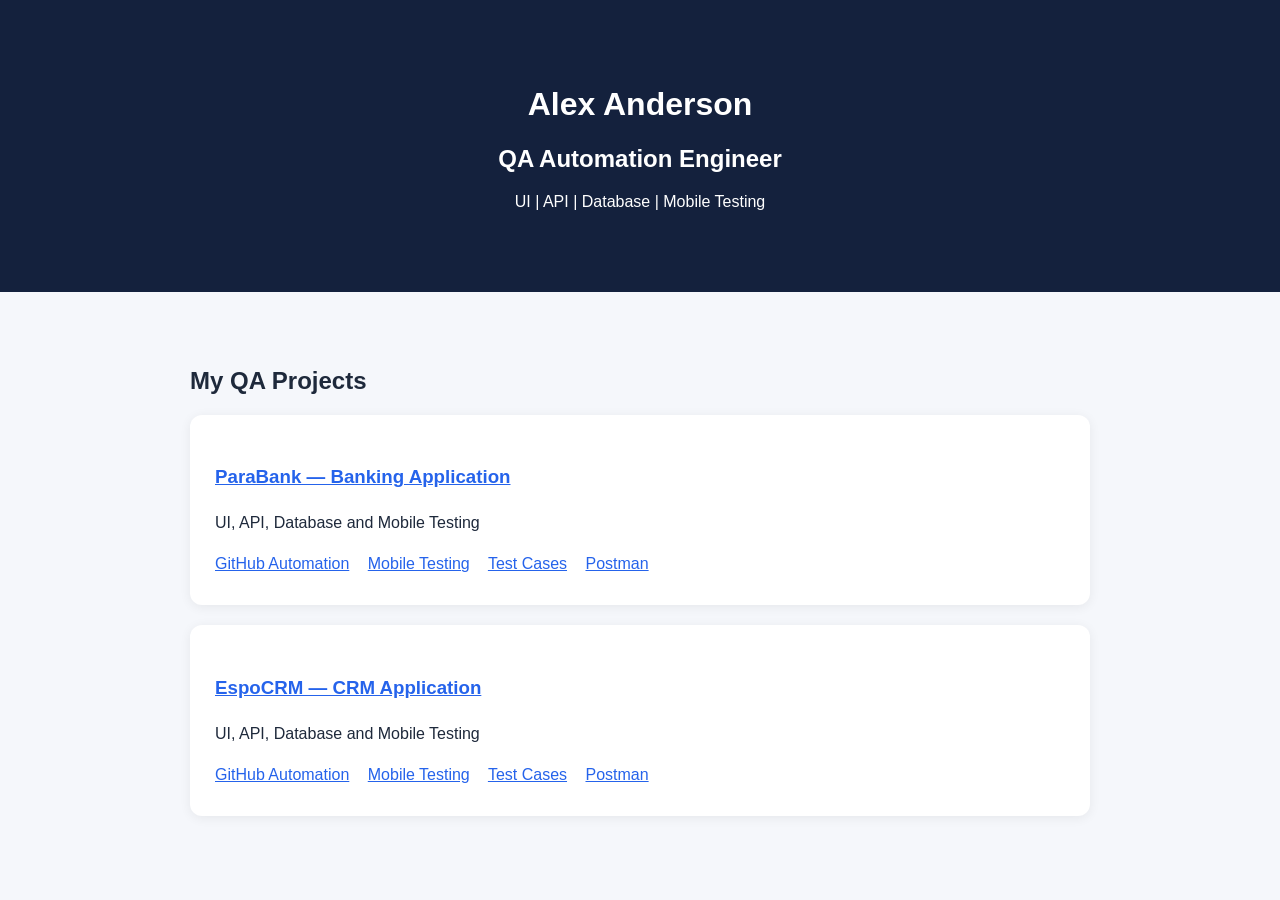
==== index.html @ e3577703 "Update project titles to include links" ====
<!DOCTYPE html>
<html lang="en">
<head>
  <meta charset="UTF-8">
  <meta name="viewport" content="width=device-width, initial-scale=1">
  <title>Alex Anderson | QA Portfolio</title>
  <style>
    body {
      font-family: Arial, sans-serif;
      margin: 0;
      background: #f5f7fb;
      color: #1e293b;
    }
    header {
      background: #14213d;
      color: white;
      padding: 65px 24px;
      text-align: center;
    }
    main { max-width: 900px; margin: 35px auto; padding: 20px; }
    .card {
      background: white;
      padding: 25px;
      margin-bottom: 20px;
      border-radius: 12px;
      box-shadow: 0 2px 12px #0001;
    }
    a { color: #2563eb; margin-right: 14px; line-height: 2; }
  </style>
</head>
<body>
  <header>
    <h1>Alex Anderson</h1>
    <h2>QA Automation Engineer</h2>
    <p>UI | API | Database | Mobile Testing</p>
  </header>

  <main>
    <h2>My QA Projects</h2>

    <div class="card">
      <h3>
  <a href="parabank.html">ParaBank — Banking Application</a>
</h3>
      <p>UI, API, Database and Mobile Testing</p>
      <a href="https://github.com/Alex-A-Projects/bank_parabank_playwright_typescript">GitHub Automation</a>
      <a href="https://github.com/Alex-A-Projects/bank-parabank-mobile-testing">Mobile Testing</a>
      <a href="https://docs.google.com/spreadsheets/d/1a88Q5gp-X3jVGt4r3skxDtAInfJFkrO6F1RPEm-rezQ/edit">Test Cases</a>
      <a href="https://www.postman.com/alex-dream-team/workspace/bank-parabank-alex-anderson-project">Postman</a>
    </div>

    <div class="card">
      <h3>
  <a href="espocrm.html">EspoCRM — CRM Application</a>
</h3>
      <p>UI, API, Database and Mobile Testing</p>
      <a href="https://github.com/Alex-A-Projects/saas_espocrm_playwright-typescript">GitHub Automation</a>
      <a href="https://github.com/Alex-A-Projects/saas_espocrm_mobile-testing">Mobile Testing</a>
      <a href="https://docs.google.com/spreadsheets/d/1q9qB4gSthLK1Rqoc2pOlNsZuNG8_QAYy/edit">Test Cases</a>
      <a href="https://www.postman.com/alex-dream-team/workspace/saas-espocrm-alex-anderson-project">Postman</a>
    </div>
  </main>
</body>
</html>
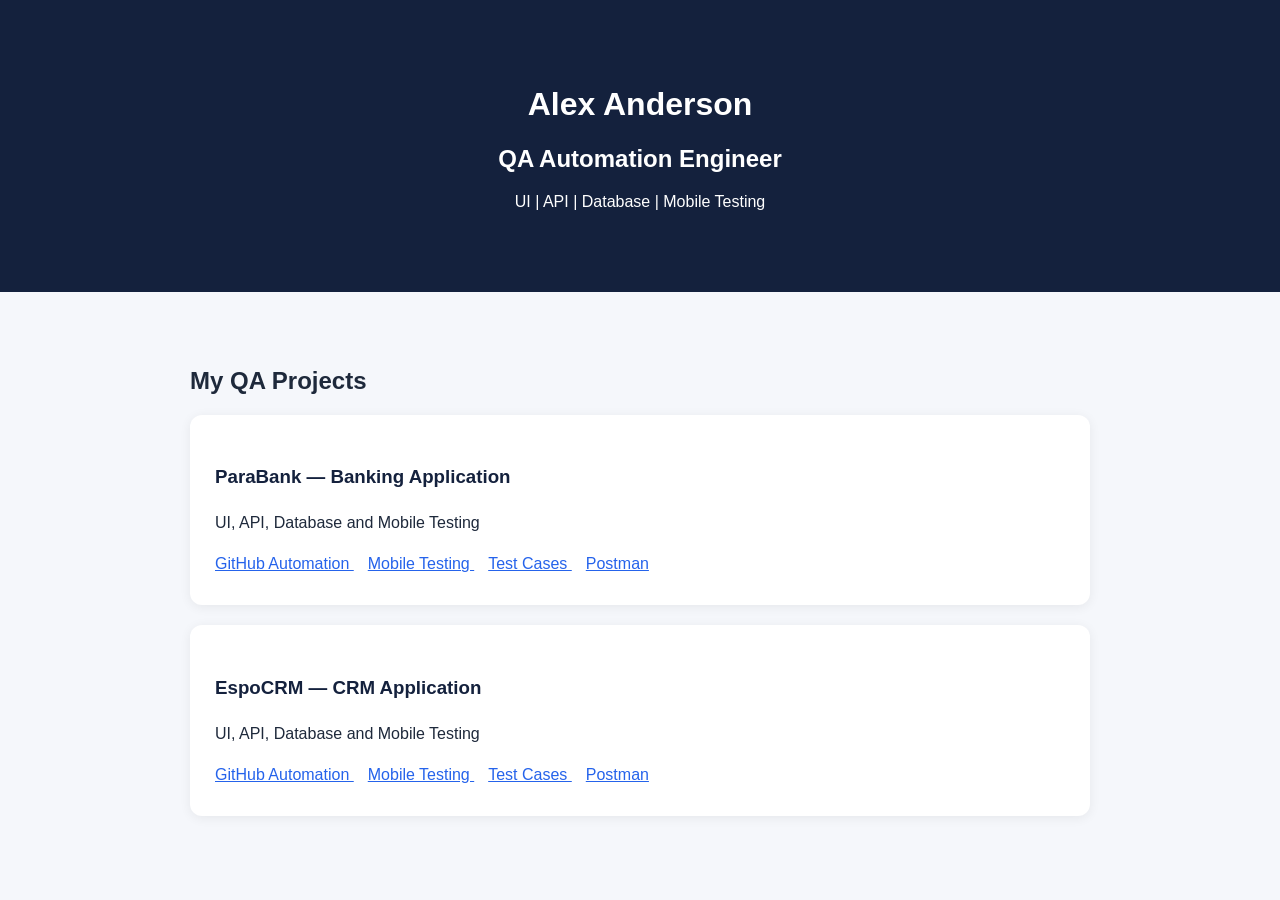
==== commit a1327877: "Refactor project links and HTML structure Updated HTML structure and links for QA projects." ====
--- a/index.html
+++ b/index.html
@@ -5,6 +5,7 @@
   <meta charset="UTF-8">
   <meta name="viewport" content="width=device-width, initial-scale=1">
   <title>Alex Anderson | QA Portfolio</title>
+
   <style>
     body {
       font-family: Arial, sans-serif;
@@ -12,13 +13,20 @@
       background: #f5f7fb;
       color: #1e293b;
     }
+
     header {
       background: #14213d;
       color: white;
       padding: 65px 24px;
       text-align: center;
     }
-    main { max-width: 900px; margin: 35px auto; padding: 20px; }
+
+    main {
+      max-width: 900px;
+      margin: 35px auto;
+      padding: 20px;
+    }
+
     .card {
       background: white;
       padding: 25px;
@@ -26,10 +34,29 @@
       border-radius: 12px;
       box-shadow: 0 2px 12px #0001;
     }
-    a { color: #2563eb; margin-right: 14px; line-height: 2; }
+
+    /* Project title links */
+    .card h3 a {
+      color: #14213d;
+      text-decoration: none;
+    }
+
+    .card h3 a:hover {
+      color: #2563eb;
+      text-decoration: underline;
+    }
+
+    /* Other links */
+    a {
+      color: #2563eb;
+      margin-right: 14px;
+      line-height: 2;
+    }
   </style>
 </head>
+
 <body>
+
   <header>
     <h1>Alex Anderson</h1>
     <h2>QA Automation Engineer</h2>
@@ -39,27 +66,65 @@
   <main>
     <h2>My QA Projects</h2>
 
+    <!-- ParaBank Project -->
     <div class="card">
+
       <h3>
-  <a href="parabank.html">ParaBank — Banking Application</a>
-</h3>
+        <a href="parabank.html">
+          ParaBank — Banking Application
+        </a>
+      </h3>
+
       <p>UI, API, Database and Mobile Testing</p>
-      <a href="https://github.com/Alex-A-Projects/bank_parabank_playwright_typescript">GitHub Automation</a>
-      <a href="https://github.com/Alex-A-Projects/bank-parabank-mobile-testing">Mobile Testing</a>
-      <a href="https://docs.google.com/spreadsheets/d/1a88Q5gp-X3jVGt4r3skxDtAInfJFkrO6F1RPEm-rezQ/edit">Test Cases</a>
-      <a href="https://www.postman.com/alex-dream-team/workspace/bank-parabank-alex-anderson-project">Postman</a>
+
+      <a href="https://github.com/Alex-A-Projects/bank_parabank_playwright_typescript">
+        GitHub Automation
+      </a>
+
+      <a href="https://github.com/Alex-A-Projects/bank-parabank-mobile-testing">
+        Mobile Testing
+      </a>
+
+      <a href="https://docs.google.com/spreadsheets/d/1a88Q5gp-X3jVGt4r3skxDtAInfJFkrO6F1RPEm-rezQ/edit">
+        Test Cases
+      </a>
+
+      <a href="https://www.postman.com/alex-dream-team/workspace/bank-parabank-alex-anderson-project">
+        Postman
+      </a>
+
     </div>
 
+    <!-- EspoCRM Project -->
     <div class="card">
+
       <h3>
-  <a href="espocrm.html">EspoCRM — CRM Application</a>
-</h3>
+        <a href="espocrm.html">
+          EspoCRM — CRM Application
+        </a>
+      </h3>
+
       <p>UI, API, Database and Mobile Testing</p>
-      <a href="https://github.com/Alex-A-Projects/saas_espocrm_playwright-typescript">GitHub Automation</a>
-      <a href="https://github.com/Alex-A-Projects/saas_espocrm_mobile-testing">Mobile Testing</a>
-      <a href="https://docs.google.com/spreadsheets/d/1q9qB4gSthLK1Rqoc2pOlNsZuNG8_QAYy/edit">Test Cases</a>
-      <a href="https://www.postman.com/alex-dream-team/workspace/saas-espocrm-alex-anderson-project">Postman</a>
+
+      <a href="https://github.com/Alex-A-Projects/saas_espocrm_playwright-typescript">
+        GitHub Automation
+      </a>
+
+      <a href="https://github.com/Alex-A-Projects/saas_espocrm_mobile-testing">
+        Mobile Testing
+      </a>
+
+      <a href="https://docs.google.com/spreadsheets/d/1q9qB4gSthLK1Rqoc2pOlNsZuNG8_QAYy/edit">
+        Test Cases
+      </a>
+
+      <a href="https://www.postman.com/alex-dream-team/workspace/saas-espocrm-alex-anderson-project">
+        Postman
+      </a>
+
     </div>
+
   </main>
+
 </body>
 </html>
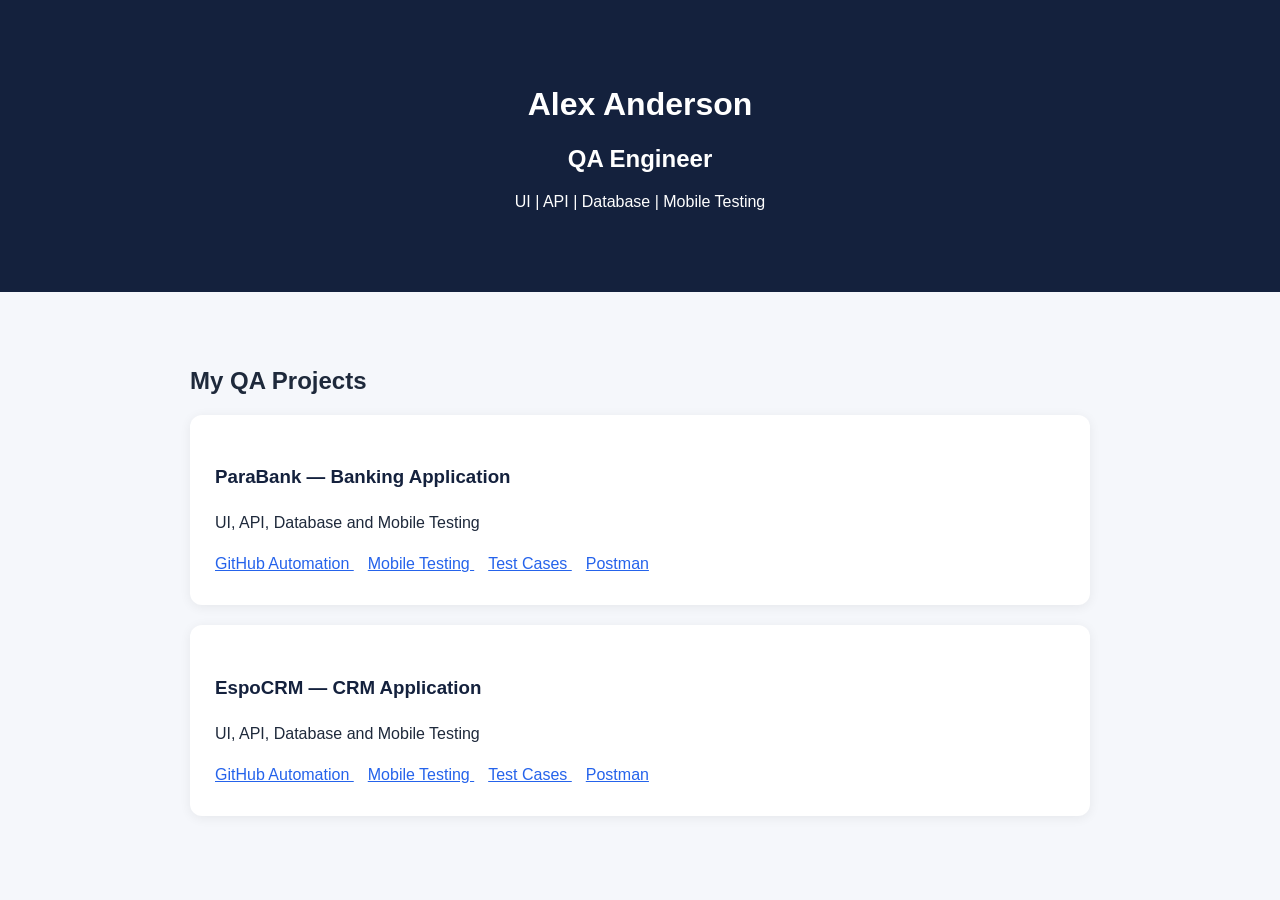
==== commit 3a926ffb: "Change job title from 'QA Automation Engineer' to 'QA Engineer'" ====
--- a/index.html
+++ b/index.html
@@ -59,7 +59,7 @@
 
   <header>
     <h1>Alex Anderson</h1>
-    <h2>QA Automation Engineer</h2>
+    <h2>QA Engineer</h2>
     <p>UI | API | Database | Mobile Testing</p>
   </header>
 
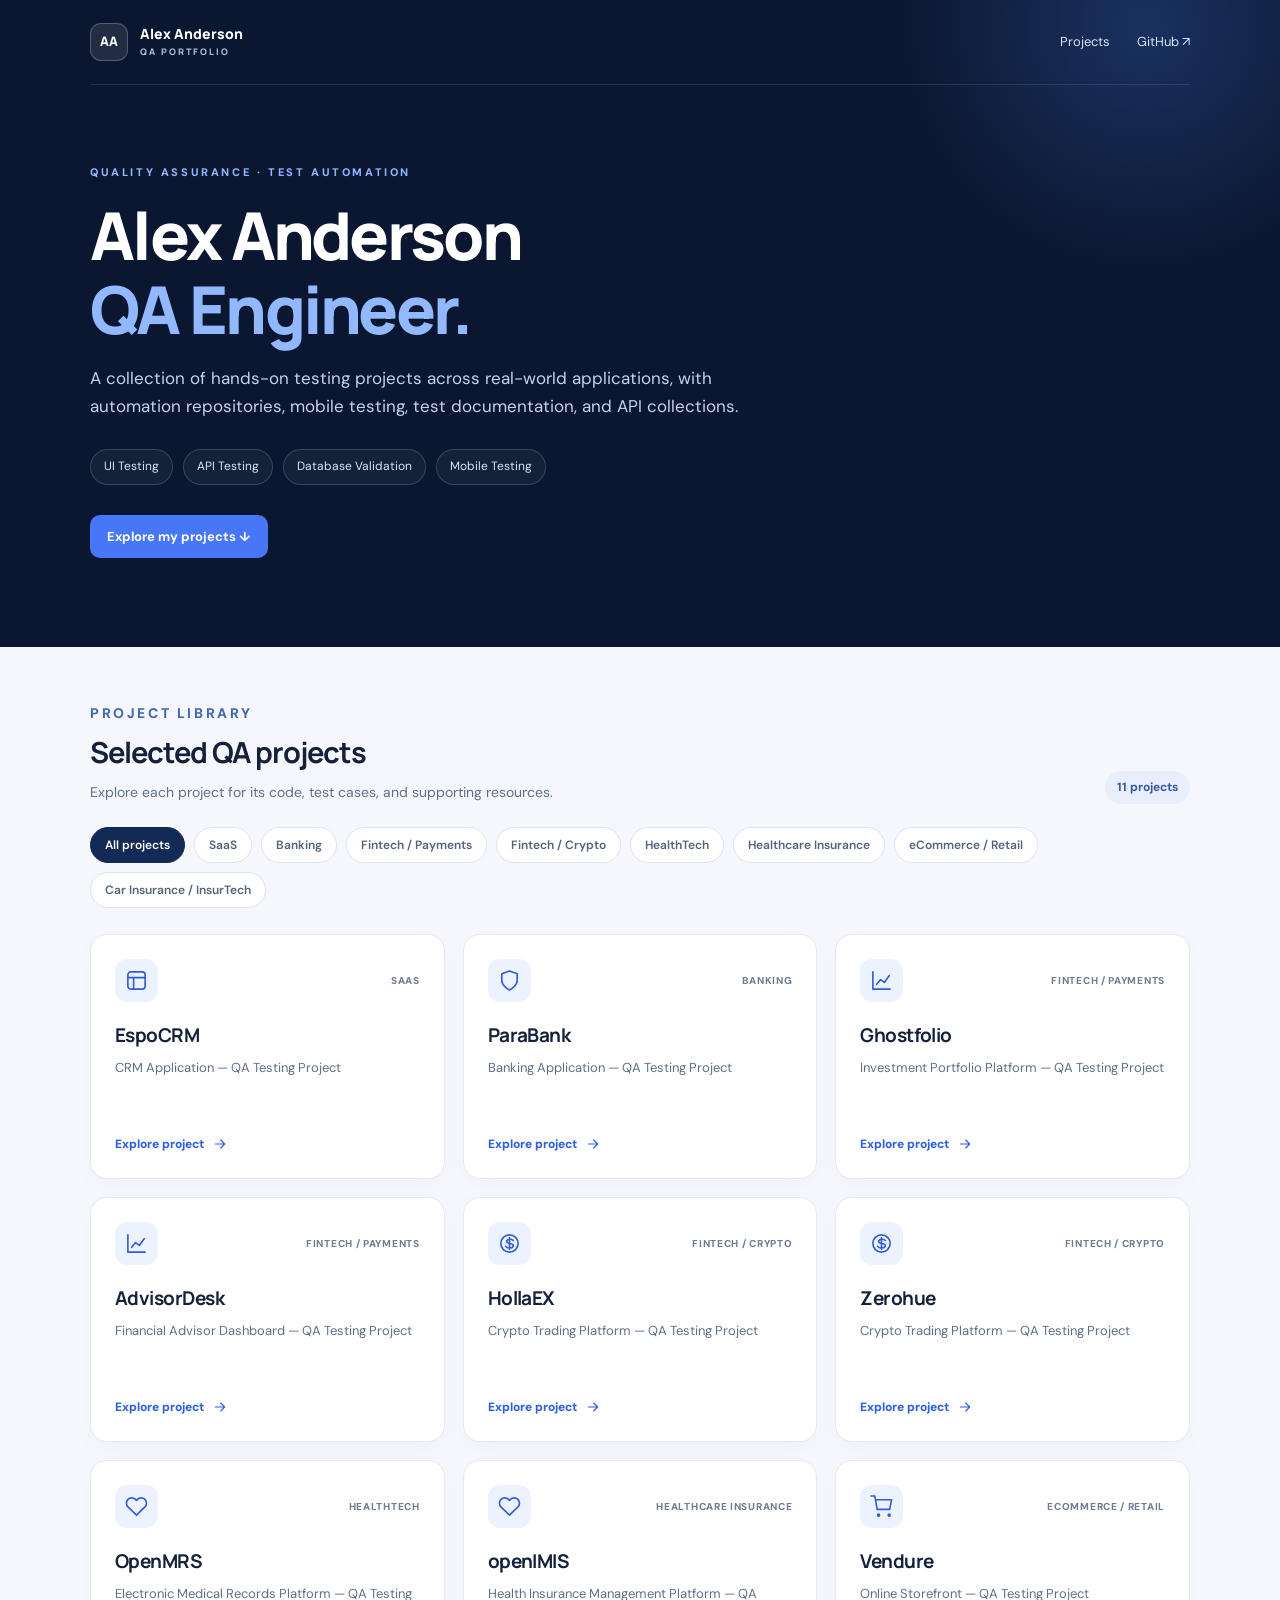
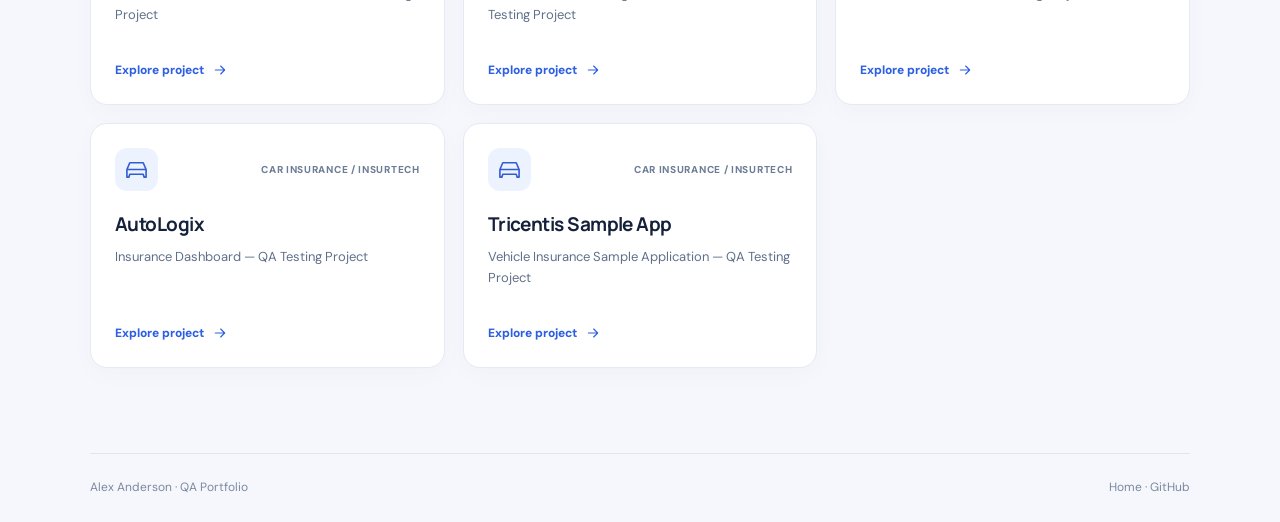
==== commit b8995d6f: "Add files via upload" ====
--- a/index.html
+++ b/index.html
@@ -1,130 +1 @@
-
-<!DOCTYPE html>
-<html lang="en">
-<head>
-  <meta charset="UTF-8">
-  <meta name="viewport" content="width=device-width, initial-scale=1">
-  <title>Alex Anderson | QA Portfolio</title>
-
-  <style>
-    body {
-      font-family: Arial, sans-serif;
-      margin: 0;
-      background: #f5f7fb;
-      color: #1e293b;
-    }
-
-    header {
-      background: #14213d;
-      color: white;
-      padding: 65px 24px;
-      text-align: center;
-    }
-
-    main {
-      max-width: 900px;
-      margin: 35px auto;
-      padding: 20px;
-    }
-
-    .card {
-      background: white;
-      padding: 25px;
-      margin-bottom: 20px;
-      border-radius: 12px;
-      box-shadow: 0 2px 12px #0001;
-    }
-
-    /* Project title links */
-    .card h3 a {
-      color: #14213d;
-      text-decoration: none;
-    }
-
-    .card h3 a:hover {
-      color: #2563eb;
-      text-decoration: underline;
-    }
-
-    /* Other links */
-    a {
-      color: #2563eb;
-      margin-right: 14px;
-      line-height: 2;
-    }
-  </style>
-</head>
-
-<body>
-
-  <header>
-    <h1>Alex Anderson</h1>
-    <h2>QA Engineer</h2>
-    <p>UI | API | Database | Mobile Testing</p>
-  </header>
-
-  <main>
-    <h2>My QA Projects</h2>
-
-    <!-- ParaBank Project -->
-    <div class="card">
-
-      <h3>
-        <a href="parabank.html">
-          ParaBank — Banking Application
-        </a>
-      </h3>
-
-      <p>UI, API, Database and Mobile Testing</p>
-
-      <a href="https://github.com/Alex-A-Projects/bank_parabank_playwright_typescript">
-        GitHub Automation
-      </a>
-
-      <a href="https://github.com/Alex-A-Projects/bank-parabank-mobile-testing">
-        Mobile Testing
-      </a>
-
-      <a href="https://docs.google.com/spreadsheets/d/1a88Q5gp-X3jVGt4r3skxDtAInfJFkrO6F1RPEm-rezQ/edit">
-        Test Cases
-      </a>
-
-      <a href="https://www.postman.com/alex-dream-team/workspace/bank-parabank-alex-anderson-project">
-        Postman
-      </a>
-
-    </div>
-
-    <!-- EspoCRM Project -->
-    <div class="card">
-
-      <h3>
-        <a href="espocrm.html">
-          EspoCRM — CRM Application
-        </a>
-      </h3>
-
-      <p>UI, API, Database and Mobile Testing</p>
-
-      <a href="https://github.com/Alex-A-Projects/saas_espocrm_playwright-typescript">
-        GitHub Automation
-      </a>
-
-      <a href="https://github.com/Alex-A-Projects/saas_espocrm_mobile-testing">
-        Mobile Testing
-      </a>
-
-      <a href="https://docs.google.com/spreadsheets/d/1q9qB4gSthLK1Rqoc2pOlNsZuNG8_QAYy/edit">
-        Test Cases
-      </a>
-
-      <a href="https://www.postman.com/alex-dream-team/workspace/saas-espocrm-alex-anderson-project">
-        Postman
-      </a>
-
-    </div>
-
-  </main>
-
-</body>
-</html>
+<!doctype html><html lang="en"><head><meta charset="utf-8"><meta name="viewport" content="width=device-width, initial-scale=1"><meta name="theme-color" content="#0b1730"><link rel="stylesheet" href="style.css"><title>Alex Anderson | QA Engineering Portfolio</title><meta name="description" content="QA testing portfolio across banking, SaaS, fintech, healthcare, eCommerce, and insurance."></head><body><div class="site-top"><nav class="nav wrap" aria-label="Main navigation"><a class="brand" href="index.html"><span class="brand-mark">AA</span><span>Alex Anderson<span class="brand-sub">QA PORTFOLIO</span></span></a><div class="nav-actions"><a href="index.html#projects">Projects</a><a href="https://github.com/Alex-A-Projects" target="_blank" rel="noopener noreferrer">GitHub ↗</a></div></nav><section class="hero wrap"><p class="eyebrow">Quality Assurance · Test Automation</p><h1>Alex Anderson<br><em>QA Engineer.</em></h1><p class="hero-desc">A collection of hands-on testing projects across real-world applications, with automation repositories, mobile testing, test documentation, and API collections.</p><div class="hero-pills"><span>UI Testing</span><span>API Testing</span><span>Database Validation</span><span>Mobile Testing</span></div><a class="btn btn-primary hero-cta" href="#projects">Explore my projects ↓</a></section></div><main class="main wrap" id="projects"><div class="section-head"><div><p class="eyebrow" style="color:#4268b4;margin-bottom:4px">PROJECT LIBRARY</p><h2>Selected QA projects</h2><p>Explore each project for its code, test cases, and supporting resources.</p></div><span class="count" id="project-count">11 projects</span></div><div class="filterbar" role="group" aria-label="Filter projects"><button type="button" class="filter active" data-filter="All projects" aria-pressed="true">All projects</button><button type="button" class="filter" data-filter="SaaS" aria-pressed="false">SaaS</button><button type="button" class="filter" data-filter="Banking" aria-pressed="false">Banking</button><button type="button" class="filter" data-filter="Fintech / Payments" aria-pressed="false">Fintech / Payments</button><button type="button" class="filter" data-filter="Fintech / Crypto" aria-pressed="false">Fintech / Crypto</button><button type="button" class="filter" data-filter="HealthTech" aria-pressed="false">HealthTech</button><button type="button" class="filter" data-filter="Healthcare Insurance" aria-pressed="false">Healthcare Insurance</button><button type="button" class="filter" data-filter="eCommerce / Retail" aria-pressed="false">eCommerce / Retail</button><button type="button" class="filter" data-filter="Car Insurance / InsurTech" aria-pressed="false">Car Insurance / InsurTech</button></div><div class="grid"><a class="project-card" data-category="SaaS" href="espocrm.html"><div class="card-top"><span class="symbol"><svg viewBox="0 0 24 24" width="23" height="23" fill="none" stroke="currentColor" stroke-width="1.7" stroke-linecap="round" stroke-linejoin="round" aria-hidden="true"><rect x="3" y="3" width="18" height="18" rx="3"/><path d="M3 9h18M9 9v12"/></svg></span><span class="category">SaaS</span></div><h3>EspoCRM</h3><p>CRM Application — QA Testing Project</p><span class="view">Explore project <svg viewBox="0 0 24 24" width="23" height="23" fill="none" stroke="currentColor" stroke-width="1.7" stroke-linecap="round" stroke-linejoin="round" aria-hidden="true"><path d="M5 12h14m-6-6 6 6-6 6"/></svg></span></a><a class="project-card" data-category="Banking" href="parabank.html"><div class="card-top"><span class="symbol"><svg viewBox="0 0 24 24" width="23" height="23" fill="none" stroke="currentColor" stroke-width="1.7" stroke-linecap="round" stroke-linejoin="round" aria-hidden="true"><path d="M12 22s8-4 8-10V5l-8-3-8 3v7c0 6 8 10 8 10Z"/></svg></span><span class="category">Banking</span></div><h3>ParaBank</h3><p>Banking Application — QA Testing Project</p><span class="view">Explore project <svg viewBox="0 0 24 24" width="23" height="23" fill="none" stroke="currentColor" stroke-width="1.7" stroke-linecap="round" stroke-linejoin="round" aria-hidden="true"><path d="M5 12h14m-6-6 6 6-6 6"/></svg></span></a><a class="project-card" data-category="Fintech / Payments" href="ghostfolio.html"><div class="card-top"><span class="symbol"><svg viewBox="0 0 24 24" width="23" height="23" fill="none" stroke="currentColor" stroke-width="1.7" stroke-linecap="round" stroke-linejoin="round" aria-hidden="true"><path d="M3 3v18h18M7 16l4-5 4 3 5-7"/></svg></span><span class="category">Fintech / Payments</span></div><h3>Ghostfolio</h3><p>Investment Portfolio Platform — QA Testing Project</p><span class="view">Explore project <svg viewBox="0 0 24 24" width="23" height="23" fill="none" stroke="currentColor" stroke-width="1.7" stroke-linecap="round" stroke-linejoin="round" aria-hidden="true"><path d="M5 12h14m-6-6 6 6-6 6"/></svg></span></a><a class="project-card" data-category="Fintech / Payments" href="advisordesk.html"><div class="card-top"><span class="symbol"><svg viewBox="0 0 24 24" width="23" height="23" fill="none" stroke="currentColor" stroke-width="1.7" stroke-linecap="round" stroke-linejoin="round" aria-hidden="true"><path d="M3 3v18h18M7 16l4-5 4 3 5-7"/></svg></span><span class="category">Fintech / Payments</span></div><h3>AdvisorDesk</h3><p>Financial Advisor Dashboard — QA Testing Project</p><span class="view">Explore project <svg viewBox="0 0 24 24" width="23" height="23" fill="none" stroke="currentColor" stroke-width="1.7" stroke-linecap="round" stroke-linejoin="round" aria-hidden="true"><path d="M5 12h14m-6-6 6 6-6 6"/></svg></span></a><a class="project-card" data-category="Fintech / Crypto" href="hollaex.html"><div class="card-top"><span class="symbol"><svg viewBox="0 0 24 24" width="23" height="23" fill="none" stroke="currentColor" stroke-width="1.7" stroke-linecap="round" stroke-linejoin="round" aria-hidden="true"><circle cx="12" cy="12" r="9"/><path d="M12 6v12m4-9c-1-2-7-2-7 1 0 3 7 1 7 4s-6 4-8 1"/></svg></span><span class="category">Fintech / Crypto</span></div><h3>HollaEX</h3><p>Crypto Trading Platform — QA Testing Project</p><span class="view">Explore project <svg viewBox="0 0 24 24" width="23" height="23" fill="none" stroke="currentColor" stroke-width="1.7" stroke-linecap="round" stroke-linejoin="round" aria-hidden="true"><path d="M5 12h14m-6-6 6 6-6 6"/></svg></span></a><a class="project-card" data-category="Fintech / Crypto" href="zerohue.html"><div class="card-top"><span class="symbol"><svg viewBox="0 0 24 24" width="23" height="23" fill="none" stroke="currentColor" stroke-width="1.7" stroke-linecap="round" stroke-linejoin="round" aria-hidden="true"><circle cx="12" cy="12" r="9"/><path d="M12 6v12m4-9c-1-2-7-2-7 1 0 3 7 1 7 4s-6 4-8 1"/></svg></span><span class="category">Fintech / Crypto</span></div><h3>Zerohue</h3><p>Crypto Trading Platform — QA Testing Project</p><span class="view">Explore project <svg viewBox="0 0 24 24" width="23" height="23" fill="none" stroke="currentColor" stroke-width="1.7" stroke-linecap="round" stroke-linejoin="round" aria-hidden="true"><path d="M5 12h14m-6-6 6 6-6 6"/></svg></span></a><a class="project-card" data-category="HealthTech" href="openmrs.html"><div class="card-top"><span class="symbol"><svg viewBox="0 0 24 24" width="23" height="23" fill="none" stroke="currentColor" stroke-width="1.7" stroke-linecap="round" stroke-linejoin="round" aria-hidden="true"><path d="M20.8 4.6a5.5 5.5 0 0 0-7.8 0L12 5.7l-1.1-1.1a5.5 5.5 0 0 0-7.8 7.8L12 21l8.8-8.6a5.5 5.5 0 0 0 0-7.8Z"/></svg></span><span class="category">HealthTech</span></div><h3>OpenMRS</h3><p>Electronic Medical Records Platform — QA Testing Project</p><span class="view">Explore project <svg viewBox="0 0 24 24" width="23" height="23" fill="none" stroke="currentColor" stroke-width="1.7" stroke-linecap="round" stroke-linejoin="round" aria-hidden="true"><path d="M5 12h14m-6-6 6 6-6 6"/></svg></span></a><a class="project-card" data-category="Healthcare Insurance" href="openimis.html"><div class="card-top"><span class="symbol"><svg viewBox="0 0 24 24" width="23" height="23" fill="none" stroke="currentColor" stroke-width="1.7" stroke-linecap="round" stroke-linejoin="round" aria-hidden="true"><path d="M20.8 4.6a5.5 5.5 0 0 0-7.8 0L12 5.7l-1.1-1.1a5.5 5.5 0 0 0-7.8 7.8L12 21l8.8-8.6a5.5 5.5 0 0 0 0-7.8Z"/></svg></span><span class="category">Healthcare Insurance</span></div><h3>openIMIS</h3><p>Health Insurance Management Platform — QA Testing Project</p><span class="view">Explore project <svg viewBox="0 0 24 24" width="23" height="23" fill="none" stroke="currentColor" stroke-width="1.7" stroke-linecap="round" stroke-linejoin="round" aria-hidden="true"><path d="M5 12h14m-6-6 6 6-6 6"/></svg></span></a><a class="project-card" data-category="eCommerce / Retail" href="vendure.html"><div class="card-top"><span class="symbol"><svg viewBox="0 0 24 24" width="23" height="23" fill="none" stroke="currentColor" stroke-width="1.7" stroke-linecap="round" stroke-linejoin="round" aria-hidden="true"><circle cx="9" cy="21" r="1"/><circle cx="20" cy="21" r="1"/><path d="M1 1h4l2.5 14h13l2-10H6"/></svg></span><span class="category">eCommerce / Retail</span></div><h3>Vendure</h3><p>Online Storefront — QA Testing Project</p><span class="view">Explore project <svg viewBox="0 0 24 24" width="23" height="23" fill="none" stroke="currentColor" stroke-width="1.7" stroke-linecap="round" stroke-linejoin="round" aria-hidden="true"><path d="M5 12h14m-6-6 6 6-6 6"/></svg></span></a><a class="project-card" data-category="Car Insurance / InsurTech" href="autologix.html"><div class="card-top"><span class="symbol"><svg viewBox="0 0 24 24" width="23" height="23" fill="none" stroke="currentColor" stroke-width="1.7" stroke-linecap="round" stroke-linejoin="round" aria-hidden="true"><path d="m5 17-1 3H2v-8l3-7h14l3 7v8h-2l-1-3H5Zm-3-5h20M7 17h.01M17 17h.01"/></svg></span><span class="category">Car Insurance / InsurTech</span></div><h3>AutoLogix</h3><p>Insurance Dashboard — QA Testing Project</p><span class="view">Explore project <svg viewBox="0 0 24 24" width="23" height="23" fill="none" stroke="currentColor" stroke-width="1.7" stroke-linecap="round" stroke-linejoin="round" aria-hidden="true"><path d="M5 12h14m-6-6 6 6-6 6"/></svg></span></a><a class="project-card" data-category="Car Insurance / InsurTech" href="tricentis.html"><div class="card-top"><span class="symbol"><svg viewBox="0 0 24 24" width="23" height="23" fill="none" stroke="currentColor" stroke-width="1.7" stroke-linecap="round" stroke-linejoin="round" aria-hidden="true"><path d="m5 17-1 3H2v-8l3-7h14l3 7v8h-2l-1-3H5Zm-3-5h20M7 17h.01M17 17h.01"/></svg></span><span class="category">Car Insurance / InsurTech</span></div><h3>Tricentis Sample App</h3><p>Vehicle Insurance Sample Application — QA Testing Project</p><span class="view">Explore project <svg viewBox="0 0 24 24" width="23" height="23" fill="none" stroke="currentColor" stroke-width="1.7" stroke-linecap="round" stroke-linejoin="round" aria-hidden="true"><path d="M5 12h14m-6-6 6 6-6 6"/></svg></span></a></div></main><footer><div class="wrap footer-inner"><span>Alex Anderson · QA Portfolio</span><span><a href="index.html">Home</a> · <a href="https://github.com/Alex-A-Projects" target="_blank" rel="noopener noreferrer">GitHub</a></span></div></footer><script>const filters=document.querySelectorAll('.filter');const cards=document.querySelectorAll('.project-card');const count=document.querySelector('#project-count');filters.forEach(button=>button.addEventListener('click',()=>{const value=button.dataset.filter;filters.forEach(b=>{const active=b===button;b.classList.toggle('active',active);b.setAttribute('aria-pressed',String(active))});let visible=0;cards.forEach(card=>{const show=value==='All projects'||card.dataset.category===value;card.hidden=!show;if(show)visible++});count.textContent=visible+' '+(visible===1?'project':'projects')}));</script></body></html>
--- a/style.css
+++ b/style.css
@@ -0,0 +1,2 @@
+@import url('https://fonts.googleapis.com/css2?family=DM+Sans:wght@400;500;600;700&family=Manrope:wght@400;500;600;700;800&display=swap');
+:root{--ink:#15213a;--muted:#60708a;--line:#e4eaf3;--blue:#3667ed;--navy:#0b1730;--bg:#f5f7fc}*{box-sizing:border-box}html{scroll-behavior:smooth}body{margin:0;background:var(--bg);color:var(--ink);font-family:'DM Sans',Arial,sans-serif;line-height:1.65}a{color:inherit}a:focus-visible{outline:3px solid #78a8ff;outline-offset:4px;border-radius:4px}.wrap{width:min(1100px,calc(100% - 48px));margin:auto}.site-top{background:var(--navy);color:white;position:relative;overflow:hidden}.site-top:before{content:'';position:absolute;width:530px;height:530px;right:-130px;top:-240px;background:radial-gradient(circle,#284c91 0%,transparent 68%);opacity:.5;pointer-events:none}.nav{position:relative;z-index:1;display:flex;align-items:center;justify-content:space-between;padding:23px 0;border-bottom:1px solid #ffffff1b}.brand{display:flex;align-items:center;gap:12px;text-decoration:none;font-family:Manrope,sans-serif;font-weight:800;font-size:14px;line-height:1.2}.brand-mark{display:grid;place-items:center;width:38px;height:38px;background:#ffffff19;border:1px solid #ffffff38;border-radius:11px;font-size:13px}.brand-sub{display:block;font-size:9px;letter-spacing:2px;color:#aabddf;margin-top:4px}.nav-actions{display:flex;gap:27px}.nav-actions a{text-decoration:none;font-size:13px;color:#d9e4fa}.nav-actions a:hover{color:white}.hero{position:relative;z-index:1;padding:78px 0 89px}.eyebrow{font-size:11px;font-weight:800;letter-spacing:2.6px;text-transform:uppercase;color:#8fb6ff;margin:0 0 18px}.hero h1{font-family:Manrope,sans-serif;font-size:clamp(38px,5.3vw,66px);letter-spacing:-2.7px;line-height:1.12;margin:0 0 17px;font-weight:800}.hero h1 em{font-style:normal;color:#92b8ff}.hero-desc{max-width:670px;font-size:17px;color:#c5d3e9;margin:0 0 29px}.hero-pills{display:flex;gap:10px;flex-wrap:wrap}.hero-pills span{border:1px solid #ffffff29;background:#ffffff0b;border-radius:999px;padding:7px 13px;font-size:12px;color:#d9e5f7}.btn{display:inline-flex;align-items:center;gap:9px;text-decoration:none;border-radius:10px;padding:11px 17px;font-weight:700;font-size:13px;transition:.2s}.btn-primary{background:#4777f6;color:white}.btn-primary:hover{background:#6a94ff;transform:translateY(-2px)}.hero-cta{margin-top:30px}.main{padding:55px 0 85px}.section-head{display:flex;justify-content:space-between;align-items:end;gap:20px;margin-bottom:23px}.section-head h2{font-family:Manrope,sans-serif;letter-spacing:-1px;font-size:29px;margin:4px 0}.section-head p{margin:0;color:var(--muted);font-size:14px}.count{font-size:12px;font-weight:700;color:#385b99;background:#e8eefc;padding:7px 12px;border-radius:999px;white-space:nowrap}.filterbar{display:flex;gap:9px;flex-wrap:wrap;margin:22px 0 26px}.filter{border:1px solid #dce4f1;border-radius:999px;background:white;color:#52637c;font:600 12px 'DM Sans',sans-serif;padding:9px 14px;cursor:pointer}.filter.active,.filter:hover{background:#142a56;color:white;border-color:#142a56}.grid{display:grid;grid-template-columns:repeat(3,minmax(0,1fr));gap:18px}.project-card{background:white;border:1px solid var(--line);border-radius:17px;padding:24px;display:flex;flex-direction:column;min-height:245px;box-shadow:0 7px 25px #15213a06;transition:transform .2s,box-shadow .2s,border-color .2s;text-decoration:none}.project-card:hover{transform:translateY(-4px);box-shadow:0 16px 38px #15213a12;border-color:#bfd0f3}.card-top{display:flex;justify-content:space-between;align-items:center;margin-bottom:21px}.symbol{display:grid;place-items:center;width:43px;height:43px;border-radius:12px;background:#edf2ff;color:#315dd3}.category{font-size:10px;font-weight:800;letter-spacing:.7px;color:#6d7d96;text-transform:uppercase}.project-card h3{font-family:Manrope,sans-serif;letter-spacing:-.55px;font-size:19px;line-height:1.35;margin:0 0 9px}.project-card p{color:var(--muted);font-size:13px;line-height:1.6;margin:0 0 20px}.view{margin-top:auto;color:#2d5fe2;font-weight:800;font-size:12px;display:flex;align-items:center;gap:8px}.view svg{width:16px;height:16px}.detail-hero{padding:64px 0 72px}.detail-hero h1{font-family:Manrope,sans-serif;font-size:clamp(36px,5vw,56px);letter-spacing:-2px;line-height:1.2;margin:8px 0 13px}.detail-hero p{color:#c8d6ec;max-width:680px;margin:0}.detail-main{padding:45px 0 90px;display:grid;grid-template-columns:1fr 1fr;gap:23px;align-items:start}.panel{background:white;border:1px solid var(--line);border-radius:17px;padding:30px;box-shadow:0 8px 24px #15213a07}.panel h2{font:800 21px Manrope,sans-serif;letter-spacing:-.6px;margin:0 0 13px}.panel p{color:var(--muted);font-size:14px;margin:0 0 19px}.tag{display:inline-block;padding:7px 11px;border-radius:8px;background:#edf2ff;color:#3159b3;font-size:11px;font-weight:800;margin:4px 5px 0 0}.resource-list{display:flex;flex-direction:column;gap:9px}.resource{display:flex;align-items:center;justify-content:space-between;gap:12px;text-decoration:none;border:1px solid var(--line);padding:13px 15px;border-radius:10px;font-size:13px;font-weight:700;transition:.2s}.resource:hover{background:#f2f6ff;border-color:#bbcffb;color:#2858d3}.resource svg{width:17px;height:17px;flex-shrink:0;color:#5272bd}.detail-hint{margin-top:22px!important;font-size:12px!important}.footer-inner{border-top:1px solid #dfe6f1;display:flex;justify-content:space-between;gap:20px;padding:24px 0;color:#7c899e;font-size:12px}footer a{text-decoration:none}footer a:hover{text-decoration:underline}[hidden]{display:none!important}@media(max-width:900px){.grid{grid-template-columns:repeat(2,minmax(0,1fr))}.detail-main{grid-template-columns:1fr}}@media(max-width:580px){.wrap{width:min(100% - 32px,1100px)}.nav-actions{gap:13px}.nav-actions a{font-size:12px}.hero{padding:55px 0 65px}.hero h1{letter-spacing:-1.6px}.hero-desc{font-size:15px}.main{padding:38px 0 65px}.grid{grid-template-columns:1fr}.project-card{min-height:210px}.section-head{align-items:start;flex-direction:column}.detail-hero{padding:48px 0 58px}.detail-main{padding:30px 0 65px}.panel{padding:23px}.footer-inner{flex-direction:column;gap:7px}}
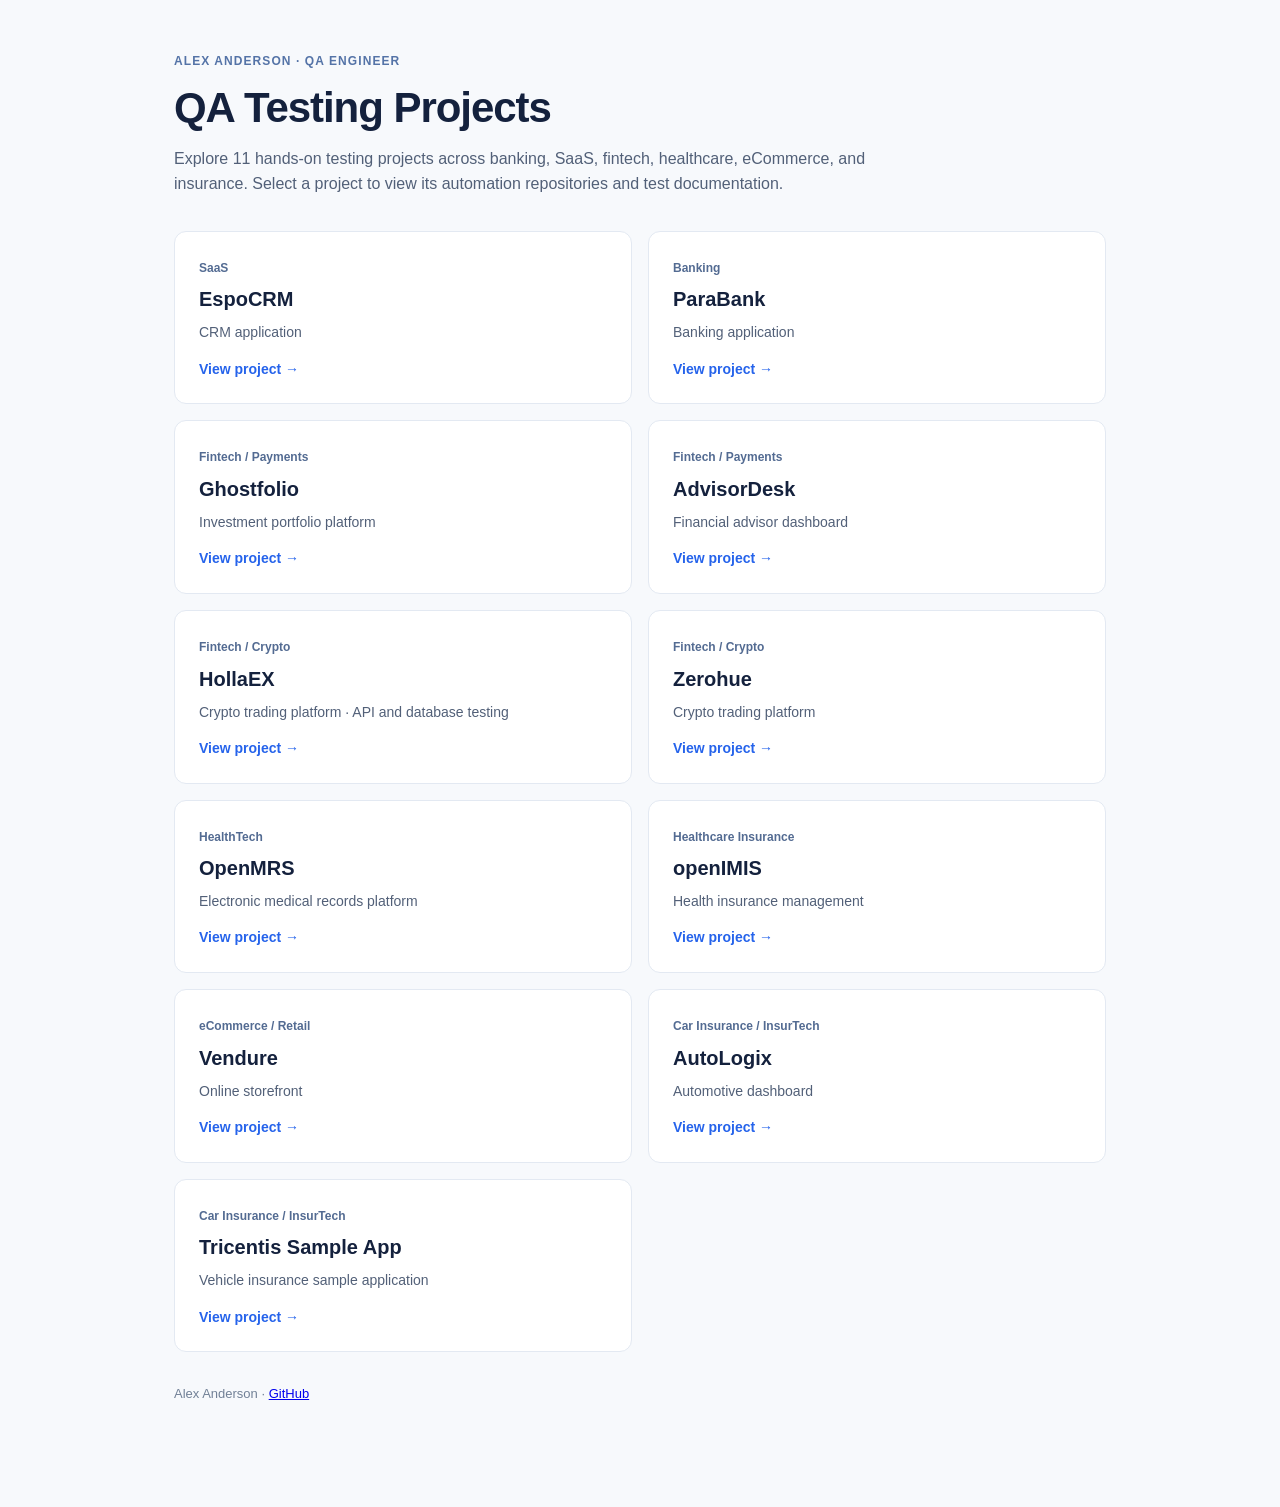
==== commit 9e1eadfe: "Add files via upload" ====
--- a/index.html
+++ b/index.html
@@ -1 +1 @@
-<!doctype html><html lang="en"><head><meta charset="utf-8"><meta name="viewport" content="width=device-width, initial-scale=1"><meta name="theme-color" content="#0b1730"><link rel="stylesheet" href="style.css"><title>Alex Anderson | QA Engineering Portfolio</title><meta name="description" content="QA testing portfolio across banking, SaaS, fintech, healthcare, eCommerce, and insurance."></head><body><div class="site-top"><nav class="nav wrap" aria-label="Main navigation"><a class="brand" href="index.html"><span class="brand-mark">AA</span><span>Alex Anderson<span class="brand-sub">QA PORTFOLIO</span></span></a><div class="nav-actions"><a href="index.html#projects">Projects</a><a href="https://github.com/Alex-A-Projects" target="_blank" rel="noopener noreferrer">GitHub ↗</a></div></nav><section class="hero wrap"><p class="eyebrow">Quality Assurance · Test Automation</p><h1>Alex Anderson<br><em>QA Engineer.</em></h1><p class="hero-desc">A collection of hands-on testing projects across real-world applications, with automation repositories, mobile testing, test documentation, and API collections.</p><div class="hero-pills"><span>UI Testing</span><span>API Testing</span><span>Database Validation</span><span>Mobile Testing</span></div><a class="btn btn-primary hero-cta" href="#projects">Explore my projects ↓</a></section></div><main class="main wrap" id="projects"><div class="section-head"><div><p class="eyebrow" style="color:#4268b4;margin-bottom:4px">PROJECT LIBRARY</p><h2>Selected QA projects</h2><p>Explore each project for its code, test cases, and supporting resources.</p></div><span class="count" id="project-count">11 projects</span></div><div class="filterbar" role="group" aria-label="Filter projects"><button type="button" class="filter active" data-filter="All projects" aria-pressed="true">All projects</button><button type="button" class="filter" data-filter="SaaS" aria-pressed="false">SaaS</button><button type="button" class="filter" data-filter="Banking" aria-pressed="false">Banking</button><button type="button" class="filter" data-filter="Fintech / Payments" aria-pressed="false">Fintech / Payments</button><button type="button" class="filter" data-filter="Fintech / Crypto" aria-pressed="false">Fintech / Crypto</button><button type="button" class="filter" data-filter="HealthTech" aria-pressed="false">HealthTech</button><button type="button" class="filter" data-filter="Healthcare Insurance" aria-pressed="false">Healthcare Insurance</button><button type="button" class="filter" data-filter="eCommerce / Retail" aria-pressed="false">eCommerce / Retail</button><button type="button" class="filter" data-filter="Car Insurance / InsurTech" aria-pressed="false">Car Insurance / InsurTech</button></div><div class="grid"><a class="project-card" data-category="SaaS" href="espocrm.html"><div class="card-top"><span class="symbol"><svg viewBox="0 0 24 24" width="23" height="23" fill="none" stroke="currentColor" stroke-width="1.7" stroke-linecap="round" stroke-linejoin="round" aria-hidden="true"><rect x="3" y="3" width="18" height="18" rx="3"/><path d="M3 9h18M9 9v12"/></svg></span><span class="category">SaaS</span></div><h3>EspoCRM</h3><p>CRM Application — QA Testing Project</p><span class="view">Explore project <svg viewBox="0 0 24 24" width="23" height="23" fill="none" stroke="currentColor" stroke-width="1.7" stroke-linecap="round" stroke-linejoin="round" aria-hidden="true"><path d="M5 12h14m-6-6 6 6-6 6"/></svg></span></a><a class="project-card" data-category="Banking" href="parabank.html"><div class="card-top"><span class="symbol"><svg viewBox="0 0 24 24" width="23" height="23" fill="none" stroke="currentColor" stroke-width="1.7" stroke-linecap="round" stroke-linejoin="round" aria-hidden="true"><path d="M12 22s8-4 8-10V5l-8-3-8 3v7c0 6 8 10 8 10Z"/></svg></span><span class="category">Banking</span></div><h3>ParaBank</h3><p>Banking Application — QA Testing Project</p><span class="view">Explore project <svg viewBox="0 0 24 24" width="23" height="23" fill="none" stroke="currentColor" stroke-width="1.7" stroke-linecap="round" stroke-linejoin="round" aria-hidden="true"><path d="M5 12h14m-6-6 6 6-6 6"/></svg></span></a><a class="project-card" data-category="Fintech / Payments" href="ghostfolio.html"><div class="card-top"><span class="symbol"><svg viewBox="0 0 24 24" width="23" height="23" fill="none" stroke="currentColor" stroke-width="1.7" stroke-linecap="round" stroke-linejoin="round" aria-hidden="true"><path d="M3 3v18h18M7 16l4-5 4 3 5-7"/></svg></span><span class="category">Fintech / Payments</span></div><h3>Ghostfolio</h3><p>Investment Portfolio Platform — QA Testing Project</p><span class="view">Explore project <svg viewBox="0 0 24 24" width="23" height="23" fill="none" stroke="currentColor" stroke-width="1.7" stroke-linecap="round" stroke-linejoin="round" aria-hidden="true"><path d="M5 12h14m-6-6 6 6-6 6"/></svg></span></a><a class="project-card" data-category="Fintech / Payments" href="advisordesk.html"><div class="card-top"><span class="symbol"><svg viewBox="0 0 24 24" width="23" height="23" fill="none" stroke="currentColor" stroke-width="1.7" stroke-linecap="round" stroke-linejoin="round" aria-hidden="true"><path d="M3 3v18h18M7 16l4-5 4 3 5-7"/></svg></span><span class="category">Fintech / Payments</span></div><h3>AdvisorDesk</h3><p>Financial Advisor Dashboard — QA Testing Project</p><span class="view">Explore project <svg viewBox="0 0 24 24" width="23" height="23" fill="none" stroke="currentColor" stroke-width="1.7" stroke-linecap="round" stroke-linejoin="round" aria-hidden="true"><path d="M5 12h14m-6-6 6 6-6 6"/></svg></span></a><a class="project-card" data-category="Fintech / Crypto" href="hollaex.html"><div class="card-top"><span class="symbol"><svg viewBox="0 0 24 24" width="23" height="23" fill="none" stroke="currentColor" stroke-width="1.7" stroke-linecap="round" stroke-linejoin="round" aria-hidden="true"><circle cx="12" cy="12" r="9"/><path d="M12 6v12m4-9c-1-2-7-2-7 1 0 3 7 1 7 4s-6 4-8 1"/></svg></span><span class="category">Fintech / Crypto</span></div><h3>HollaEX</h3><p>Crypto Trading Platform — QA Testing Project</p><span class="view">Explore project <svg viewBox="0 0 24 24" width="23" height="23" fill="none" stroke="currentColor" stroke-width="1.7" stroke-linecap="round" stroke-linejoin="round" aria-hidden="true"><path d="M5 12h14m-6-6 6 6-6 6"/></svg></span></a><a class="project-card" data-category="Fintech / Crypto" href="zerohue.html"><div class="card-top"><span class="symbol"><svg viewBox="0 0 24 24" width="23" height="23" fill="none" stroke="currentColor" stroke-width="1.7" stroke-linecap="round" stroke-linejoin="round" aria-hidden="true"><circle cx="12" cy="12" r="9"/><path d="M12 6v12m4-9c-1-2-7-2-7 1 0 3 7 1 7 4s-6 4-8 1"/></svg></span><span class="category">Fintech / Crypto</span></div><h3>Zerohue</h3><p>Crypto Trading Platform — QA Testing Project</p><span class="view">Explore project <svg viewBox="0 0 24 24" width="23" height="23" fill="none" stroke="currentColor" stroke-width="1.7" stroke-linecap="round" stroke-linejoin="round" aria-hidden="true"><path d="M5 12h14m-6-6 6 6-6 6"/></svg></span></a><a class="project-card" data-category="HealthTech" href="openmrs.html"><div class="card-top"><span class="symbol"><svg viewBox="0 0 24 24" width="23" height="23" fill="none" stroke="currentColor" stroke-width="1.7" stroke-linecap="round" stroke-linejoin="round" aria-hidden="true"><path d="M20.8 4.6a5.5 5.5 0 0 0-7.8 0L12 5.7l-1.1-1.1a5.5 5.5 0 0 0-7.8 7.8L12 21l8.8-8.6a5.5 5.5 0 0 0 0-7.8Z"/></svg></span><span class="category">HealthTech</span></div><h3>OpenMRS</h3><p>Electronic Medical Records Platform — QA Testing Project</p><span class="view">Explore project <svg viewBox="0 0 24 24" width="23" height="23" fill="none" stroke="currentColor" stroke-width="1.7" stroke-linecap="round" stroke-linejoin="round" aria-hidden="true"><path d="M5 12h14m-6-6 6 6-6 6"/></svg></span></a><a class="project-card" data-category="Healthcare Insurance" href="openimis.html"><div class="card-top"><span class="symbol"><svg viewBox="0 0 24 24" width="23" height="23" fill="none" stroke="currentColor" stroke-width="1.7" stroke-linecap="round" stroke-linejoin="round" aria-hidden="true"><path d="M20.8 4.6a5.5 5.5 0 0 0-7.8 0L12 5.7l-1.1-1.1a5.5 5.5 0 0 0-7.8 7.8L12 21l8.8-8.6a5.5 5.5 0 0 0 0-7.8Z"/></svg></span><span class="category">Healthcare Insurance</span></div><h3>openIMIS</h3><p>Health Insurance Management Platform — QA Testing Project</p><span class="view">Explore project <svg viewBox="0 0 24 24" width="23" height="23" fill="none" stroke="currentColor" stroke-width="1.7" stroke-linecap="round" stroke-linejoin="round" aria-hidden="true"><path d="M5 12h14m-6-6 6 6-6 6"/></svg></span></a><a class="project-card" data-category="eCommerce / Retail" href="vendure.html"><div class="card-top"><span class="symbol"><svg viewBox="0 0 24 24" width="23" height="23" fill="none" stroke="currentColor" stroke-width="1.7" stroke-linecap="round" stroke-linejoin="round" aria-hidden="true"><circle cx="9" cy="21" r="1"/><circle cx="20" cy="21" r="1"/><path d="M1 1h4l2.5 14h13l2-10H6"/></svg></span><span class="category">eCommerce / Retail</span></div><h3>Vendure</h3><p>Online Storefront — QA Testing Project</p><span class="view">Explore project <svg viewBox="0 0 24 24" width="23" height="23" fill="none" stroke="currentColor" stroke-width="1.7" stroke-linecap="round" stroke-linejoin="round" aria-hidden="true"><path d="M5 12h14m-6-6 6 6-6 6"/></svg></span></a><a class="project-card" data-category="Car Insurance / InsurTech" href="autologix.html"><div class="card-top"><span class="symbol"><svg viewBox="0 0 24 24" width="23" height="23" fill="none" stroke="currentColor" stroke-width="1.7" stroke-linecap="round" stroke-linejoin="round" aria-hidden="true"><path d="m5 17-1 3H2v-8l3-7h14l3 7v8h-2l-1-3H5Zm-3-5h20M7 17h.01M17 17h.01"/></svg></span><span class="category">Car Insurance / InsurTech</span></div><h3>AutoLogix</h3><p>Insurance Dashboard — QA Testing Project</p><span class="view">Explore project <svg viewBox="0 0 24 24" width="23" height="23" fill="none" stroke="currentColor" stroke-width="1.7" stroke-linecap="round" stroke-linejoin="round" aria-hidden="true"><path d="M5 12h14m-6-6 6 6-6 6"/></svg></span></a><a class="project-card" data-category="Car Insurance / InsurTech" href="tricentis.html"><div class="card-top"><span class="symbol"><svg viewBox="0 0 24 24" width="23" height="23" fill="none" stroke="currentColor" stroke-width="1.7" stroke-linecap="round" stroke-linejoin="round" aria-hidden="true"><path d="m5 17-1 3H2v-8l3-7h14l3 7v8h-2l-1-3H5Zm-3-5h20M7 17h.01M17 17h.01"/></svg></span><span class="category">Car Insurance / InsurTech</span></div><h3>Tricentis Sample App</h3><p>Vehicle Insurance Sample Application — QA Testing Project</p><span class="view">Explore project <svg viewBox="0 0 24 24" width="23" height="23" fill="none" stroke="currentColor" stroke-width="1.7" stroke-linecap="round" stroke-linejoin="round" aria-hidden="true"><path d="M5 12h14m-6-6 6 6-6 6"/></svg></span></a></div></main><footer><div class="wrap footer-inner"><span>Alex Anderson · QA Portfolio</span><span><a href="index.html">Home</a> · <a href="https://github.com/Alex-A-Projects" target="_blank" rel="noopener noreferrer">GitHub</a></span></div></footer><script>const filters=document.querySelectorAll('.filter');const cards=document.querySelectorAll('.project-card');const count=document.querySelector('#project-count');filters.forEach(button=>button.addEventListener('click',()=>{const value=button.dataset.filter;filters.forEach(b=>{const active=b===button;b.classList.toggle('active',active);b.setAttribute('aria-pressed',String(active))});let visible=0;cards.forEach(card=>{const show=value==='All projects'||card.dataset.category===value;card.hidden=!show;if(show)visible++});count.textContent=visible+' '+(visible===1?'project':'projects')}));</script></body></html>+<!doctype html><html lang="en"><head><meta charset="utf-8"><meta name="viewport" content="width=device-width,initial-scale=1"><title>QA Projects | Alex Anderson QA Portfolio</title><link rel="stylesheet" href="style.css"></head><body><main><div class="intro"><p class="eyebrow">Alex Anderson · QA Engineer</p><h1>QA Testing Projects</h1><p>Explore 11 hands-on testing projects across banking, SaaS, fintech, healthcare, eCommerce, and insurance. Select a project to view its automation repositories and test documentation.</p></div><div class="grid"><a class="project" href="espocrm.html"><span class="category">SaaS</span><h2>EspoCRM</h2><p>CRM application</p><span class="more">View project →</span></a><a class="project" href="parabank.html"><span class="category">Banking</span><h2>ParaBank</h2><p>Banking application</p><span class="more">View project →</span></a><a class="project" href="ghostfolio.html"><span class="category">Fintech / Payments</span><h2>Ghostfolio</h2><p>Investment portfolio platform</p><span class="more">View project →</span></a><a class="project" href="advisordesk.html"><span class="category">Fintech / Payments</span><h2>AdvisorDesk</h2><p>Financial advisor dashboard</p><span class="more">View project →</span></a><a class="project" href="hollaex.html"><span class="category">Fintech / Crypto</span><h2>HollaEX</h2><p>Crypto trading platform · API and database testing</p><span class="more">View project →</span></a><a class="project" href="zerohue.html"><span class="category">Fintech / Crypto</span><h2>Zerohue</h2><p>Crypto trading platform</p><span class="more">View project →</span></a><a class="project" href="openmrs.html"><span class="category">HealthTech</span><h2>OpenMRS</h2><p>Electronic medical records platform</p><span class="more">View project →</span></a><a class="project" href="openimis.html"><span class="category">Healthcare Insurance</span><h2>openIMIS</h2><p>Health insurance management</p><span class="more">View project →</span></a><a class="project" href="vendure.html"><span class="category">eCommerce / Retail</span><h2>Vendure</h2><p>Online storefront</p><span class="more">View project →</span></a><a class="project" href="autologix.html"><span class="category">Car Insurance / InsurTech</span><h2>AutoLogix</h2><p>Automotive dashboard</p><span class="more">View project →</span></a><a class="project" href="tricentis.html"><span class="category">Car Insurance / InsurTech</span><h2>Tricentis Sample App</h2><p>Vehicle insurance sample application</p><span class="more">View project →</span></a></div><p class="small">Alex Anderson · <a href="https://github.com/Alex-A-Projects">GitHub</a></p></main></body></html>
--- a/style.css
+++ b/style.css
@@ -1,2 +1 @@
-@import url('https://fonts.googleapis.com/css2?family=DM+Sans:wght@400;500;600;700&family=Manrope:wght@400;500;600;700;800&display=swap');
-:root{--ink:#15213a;--muted:#60708a;--line:#e4eaf3;--blue:#3667ed;--navy:#0b1730;--bg:#f5f7fc}*{box-sizing:border-box}html{scroll-behavior:smooth}body{margin:0;background:var(--bg);color:var(--ink);font-family:'DM Sans',Arial,sans-serif;line-height:1.65}a{color:inherit}a:focus-visible{outline:3px solid #78a8ff;outline-offset:4px;border-radius:4px}.wrap{width:min(1100px,calc(100% - 48px));margin:auto}.site-top{background:var(--navy);color:white;position:relative;overflow:hidden}.site-top:before{content:'';position:absolute;width:530px;height:530px;right:-130px;top:-240px;background:radial-gradient(circle,#284c91 0%,transparent 68%);opacity:.5;pointer-events:none}.nav{position:relative;z-index:1;display:flex;align-items:center;justify-content:space-between;padding:23px 0;border-bottom:1px solid #ffffff1b}.brand{display:flex;align-items:center;gap:12px;text-decoration:none;font-family:Manrope,sans-serif;font-weight:800;font-size:14px;line-height:1.2}.brand-mark{display:grid;place-items:center;width:38px;height:38px;background:#ffffff19;border:1px solid #ffffff38;border-radius:11px;font-size:13px}.brand-sub{display:block;font-size:9px;letter-spacing:2px;color:#aabddf;margin-top:4px}.nav-actions{display:flex;gap:27px}.nav-actions a{text-decoration:none;font-size:13px;color:#d9e4fa}.nav-actions a:hover{color:white}.hero{position:relative;z-index:1;padding:78px 0 89px}.eyebrow{font-size:11px;font-weight:800;letter-spacing:2.6px;text-transform:uppercase;color:#8fb6ff;margin:0 0 18px}.hero h1{font-family:Manrope,sans-serif;font-size:clamp(38px,5.3vw,66px);letter-spacing:-2.7px;line-height:1.12;margin:0 0 17px;font-weight:800}.hero h1 em{font-style:normal;color:#92b8ff}.hero-desc{max-width:670px;font-size:17px;color:#c5d3e9;margin:0 0 29px}.hero-pills{display:flex;gap:10px;flex-wrap:wrap}.hero-pills span{border:1px solid #ffffff29;background:#ffffff0b;border-radius:999px;padding:7px 13px;font-size:12px;color:#d9e5f7}.btn{display:inline-flex;align-items:center;gap:9px;text-decoration:none;border-radius:10px;padding:11px 17px;font-weight:700;font-size:13px;transition:.2s}.btn-primary{background:#4777f6;color:white}.btn-primary:hover{background:#6a94ff;transform:translateY(-2px)}.hero-cta{margin-top:30px}.main{padding:55px 0 85px}.section-head{display:flex;justify-content:space-between;align-items:end;gap:20px;margin-bottom:23px}.section-head h2{font-family:Manrope,sans-serif;letter-spacing:-1px;font-size:29px;margin:4px 0}.section-head p{margin:0;color:var(--muted);font-size:14px}.count{font-size:12px;font-weight:700;color:#385b99;background:#e8eefc;padding:7px 12px;border-radius:999px;white-space:nowrap}.filterbar{display:flex;gap:9px;flex-wrap:wrap;margin:22px 0 26px}.filter{border:1px solid #dce4f1;border-radius:999px;background:white;color:#52637c;font:600 12px 'DM Sans',sans-serif;padding:9px 14px;cursor:pointer}.filter.active,.filter:hover{background:#142a56;color:white;border-color:#142a56}.grid{display:grid;grid-template-columns:repeat(3,minmax(0,1fr));gap:18px}.project-card{background:white;border:1px solid var(--line);border-radius:17px;padding:24px;display:flex;flex-direction:column;min-height:245px;box-shadow:0 7px 25px #15213a06;transition:transform .2s,box-shadow .2s,border-color .2s;text-decoration:none}.project-card:hover{transform:translateY(-4px);box-shadow:0 16px 38px #15213a12;border-color:#bfd0f3}.card-top{display:flex;justify-content:space-between;align-items:center;margin-bottom:21px}.symbol{display:grid;place-items:center;width:43px;height:43px;border-radius:12px;background:#edf2ff;color:#315dd3}.category{font-size:10px;font-weight:800;letter-spacing:.7px;color:#6d7d96;text-transform:uppercase}.project-card h3{font-family:Manrope,sans-serif;letter-spacing:-.55px;font-size:19px;line-height:1.35;margin:0 0 9px}.project-card p{color:var(--muted);font-size:13px;line-height:1.6;margin:0 0 20px}.view{margin-top:auto;color:#2d5fe2;font-weight:800;font-size:12px;display:flex;align-items:center;gap:8px}.view svg{width:16px;height:16px}.detail-hero{padding:64px 0 72px}.detail-hero h1{font-family:Manrope,sans-serif;font-size:clamp(36px,5vw,56px);letter-spacing:-2px;line-height:1.2;margin:8px 0 13px}.detail-hero p{color:#c8d6ec;max-width:680px;margin:0}.detail-main{padding:45px 0 90px;display:grid;grid-template-columns:1fr 1fr;gap:23px;align-items:start}.panel{background:white;border:1px solid var(--line);border-radius:17px;padding:30px;box-shadow:0 8px 24px #15213a07}.panel h2{font:800 21px Manrope,sans-serif;letter-spacing:-.6px;margin:0 0 13px}.panel p{color:var(--muted);font-size:14px;margin:0 0 19px}.tag{display:inline-block;padding:7px 11px;border-radius:8px;background:#edf2ff;color:#3159b3;font-size:11px;font-weight:800;margin:4px 5px 0 0}.resource-list{display:flex;flex-direction:column;gap:9px}.resource{display:flex;align-items:center;justify-content:space-between;gap:12px;text-decoration:none;border:1px solid var(--line);padding:13px 15px;border-radius:10px;font-size:13px;font-weight:700;transition:.2s}.resource:hover{background:#f2f6ff;border-color:#bbcffb;color:#2858d3}.resource svg{width:17px;height:17px;flex-shrink:0;color:#5272bd}.detail-hint{margin-top:22px!important;font-size:12px!important}.footer-inner{border-top:1px solid #dfe6f1;display:flex;justify-content:space-between;gap:20px;padding:24px 0;color:#7c899e;font-size:12px}footer a{text-decoration:none}footer a:hover{text-decoration:underline}[hidden]{display:none!important}@media(max-width:900px){.grid{grid-template-columns:repeat(2,minmax(0,1fr))}.detail-main{grid-template-columns:1fr}}@media(max-width:580px){.wrap{width:min(100% - 32px,1100px)}.nav-actions{gap:13px}.nav-actions a{font-size:12px}.hero{padding:55px 0 65px}.hero h1{letter-spacing:-1.6px}.hero-desc{font-size:15px}.main{padding:38px 0 65px}.grid{grid-template-columns:1fr}.project-card{min-height:210px}.section-head{align-items:start;flex-direction:column}.detail-hero{padding:48px 0 58px}.detail-main{padding:30px 0 65px}.panel{padding:23px}.footer-inner{flex-direction:column;gap:7px}}+*{box-sizing:border-box}body{margin:0;background:#f7f9fc;color:#1e293b;font:16px/1.6 -apple-system,BlinkMacSystemFont,"Segoe UI",Arial,sans-serif}main{max-width:980px;margin:0 auto;padding:52px 24px 80px}h1{font-size:clamp(30px,5vw,42px);line-height:1.2;margin:0 0 12px;color:#14213d;letter-spacing:-.025em}h2{font-size:20px;color:#14213d;margin:0 0 14px}p{margin:0 0 22px;color:#526078}.intro{max-width:700px;margin-bottom:34px}.eyebrow{font-size:12px;letter-spacing:.09em;text-transform:uppercase;font-weight:700;color:#5473a7;margin-bottom:12px}.grid{display:grid;grid-template-columns:repeat(2,minmax(0,1fr));gap:16px}.project{display:block;background:#fff;border:1px solid #e3e9f2;border-radius:12px;padding:22px 24px;text-decoration:none;color:inherit;transition:border-color .2s,transform .2s}.project:hover{border-color:#93b4e9;transform:translateY(-2px)}.project h2{margin:4px 0 6px}.project p{font-size:14px;margin:0 0 12px}.category{font-size:12px;font-weight:650;color:#536b92}.more{color:#2563eb;font-size:14px;font-weight:650}.back{display:inline-block;color:#2563eb;text-decoration:none;margin-bottom:26px;font-size:14px}.back:hover{text-decoration:underline}.panel{background:#fff;border:1px solid #e3e9f2;border-radius:12px;padding:26px;margin:20px 0}.panel p{margin:0}.resources{display:grid;grid-template-columns:repeat(2,minmax(0,1fr));gap:10px}.resources a{padding:13px 15px;border:1px solid #e3e9f2;border-radius:8px;text-decoration:none;color:#1b4d98;font-weight:550;font-size:14px}.resources a:hover{background:#f0f6ff;border-color:#a9c5ed}.small{font-size:13px;color:#718096;margin-top:32px}@media(max-width:640px){main{padding:35px 18px 60px}.grid,.resources{grid-template-columns:1fr}.panel{padding:20px}}
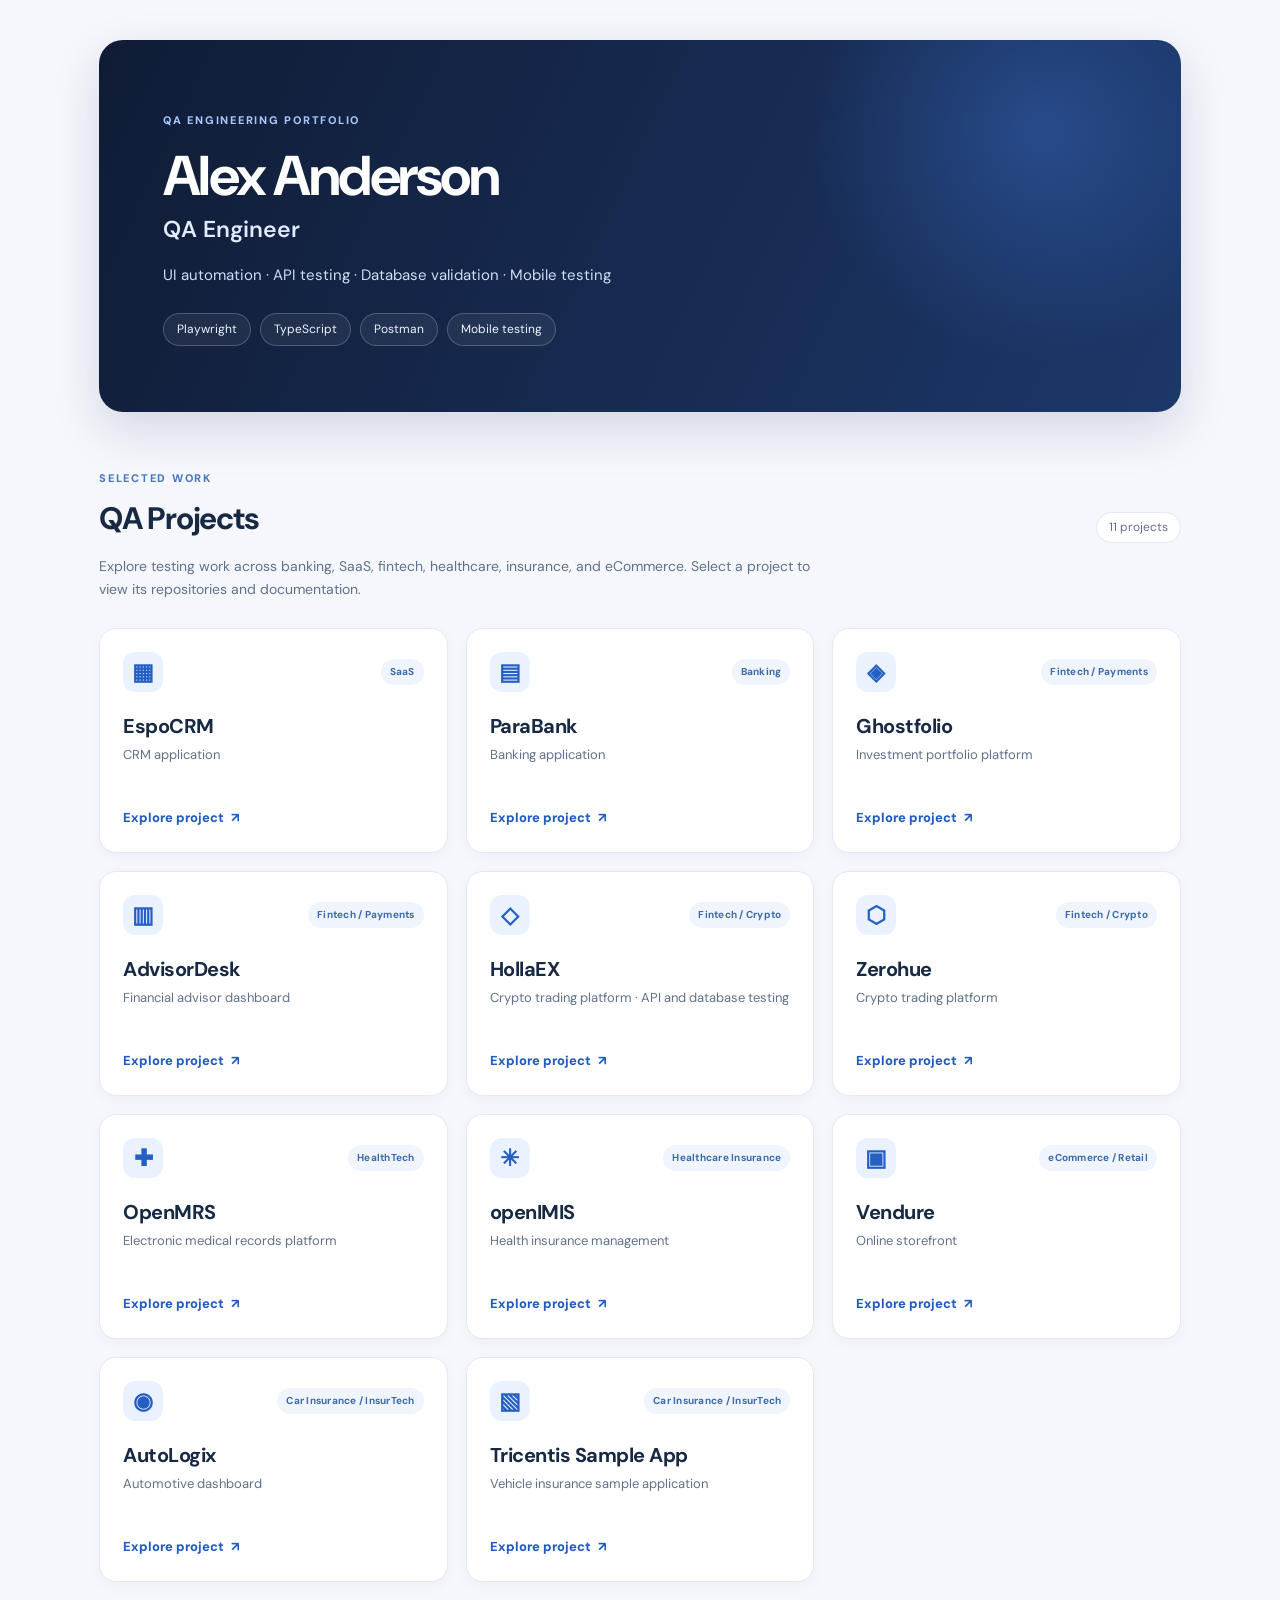
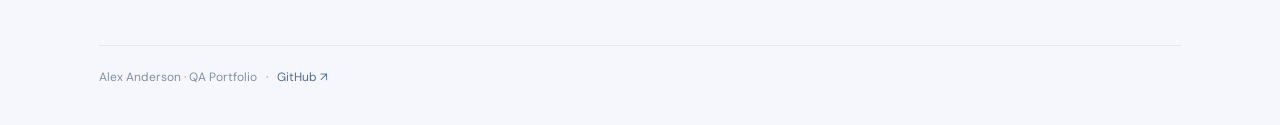
==== commit bd54af6f: "Add files via upload" ====
--- a/index.html
+++ b/index.html
@@ -1 +1,11 @@
-<!doctype html><html lang="en"><head><meta charset="utf-8"><meta name="viewport" content="width=device-width,initial-scale=1"><title>QA Projects | Alex Anderson QA Portfolio</title><link rel="stylesheet" href="style.css"></head><body><main><div class="intro"><p class="eyebrow">Alex Anderson · QA Engineer</p><h1>QA Testing Projects</h1><p>Explore 11 hands-on testing projects across banking, SaaS, fintech, healthcare, eCommerce, and insurance. Select a project to view its automation repositories and test documentation.</p></div><div class="grid"><a class="project" href="espocrm.html"><span class="category">SaaS</span><h2>EspoCRM</h2><p>CRM application</p><span class="more">View project →</span></a><a class="project" href="parabank.html"><span class="category">Banking</span><h2>ParaBank</h2><p>Banking application</p><span class="more">View project →</span></a><a class="project" href="ghostfolio.html"><span class="category">Fintech / Payments</span><h2>Ghostfolio</h2><p>Investment portfolio platform</p><span class="more">View project →</span></a><a class="project" href="advisordesk.html"><span class="category">Fintech / Payments</span><h2>AdvisorDesk</h2><p>Financial advisor dashboard</p><span class="more">View project →</span></a><a class="project" href="hollaex.html"><span class="category">Fintech / Crypto</span><h2>HollaEX</h2><p>Crypto trading platform · API and database testing</p><span class="more">View project →</span></a><a class="project" href="zerohue.html"><span class="category">Fintech / Crypto</span><h2>Zerohue</h2><p>Crypto trading platform</p><span class="more">View project →</span></a><a class="project" href="openmrs.html"><span class="category">HealthTech</span><h2>OpenMRS</h2><p>Electronic medical records platform</p><span class="more">View project →</span></a><a class="project" href="openimis.html"><span class="category">Healthcare Insurance</span><h2>openIMIS</h2><p>Health insurance management</p><span class="more">View project →</span></a><a class="project" href="vendure.html"><span class="category">eCommerce / Retail</span><h2>Vendure</h2><p>Online storefront</p><span class="more">View project →</span></a><a class="project" href="autologix.html"><span class="category">Car Insurance / InsurTech</span><h2>AutoLogix</h2><p>Automotive dashboard</p><span class="more">View project →</span></a><a class="project" href="tricentis.html"><span class="category">Car Insurance / InsurTech</span><h2>Tricentis Sample App</h2><p>Vehicle insurance sample application</p><span class="more">View project →</span></a></div><p class="small">Alex Anderson · <a href="https://github.com/Alex-A-Projects">GitHub</a></p></main></body></html>+<!doctype html><html lang="en"><head><meta charset="utf-8"><meta name="viewport" content="width=device-width,initial-scale=1"><meta name="description" content="Alex Anderson QA testing portfolio projects and automation resources"><title>Projects | Alex Anderson QA Portfolio</title><link rel="stylesheet" href="style.css"></head><body><main class="container"><section class="hero"><div class="hero-glow"></div><div class="hero-content"><span class="eyebrow light">QA ENGINEERING PORTFOLIO</span><h1>Alex Anderson</h1><p class="hero-role">QA Engineer</p><p class="hero-description">UI automation · API testing · Database validation · Mobile testing</p><div class="hero-tags"><span>Playwright</span><span>TypeScript</span><span>Postman</span><span>Mobile testing</span></div></div></section><section class="projects-section"><div class="section-head"><div><span class="eyebrow">SELECTED WORK</span><h2>QA Projects</h2></div><span class="project-count">11 projects</span></div><p class="section-description">Explore testing work across banking, SaaS, fintech, healthcare, insurance, and eCommerce. Select a project to view its repositories and documentation.</p><div class="projects-grid"><a class="project-card" href="espocrm.html"><div class="card-top"><span class="project-icon" aria-hidden="true">▦</span><span class="category">SaaS</span></div><h3>EspoCRM</h3><p>CRM application</p><span class="view">Explore project <span aria-hidden="true">↗</span></span></a>
+<a class="project-card" href="parabank.html"><div class="card-top"><span class="project-icon" aria-hidden="true">▤</span><span class="category">Banking</span></div><h3>ParaBank</h3><p>Banking application</p><span class="view">Explore project <span aria-hidden="true">↗</span></span></a>
+<a class="project-card" href="ghostfolio.html"><div class="card-top"><span class="project-icon" aria-hidden="true">◈</span><span class="category">Fintech / Payments</span></div><h3>Ghostfolio</h3><p>Investment portfolio platform</p><span class="view">Explore project <span aria-hidden="true">↗</span></span></a>
+<a class="project-card" href="advisordesk.html"><div class="card-top"><span class="project-icon" aria-hidden="true">▥</span><span class="category">Fintech / Payments</span></div><h3>AdvisorDesk</h3><p>Financial advisor dashboard</p><span class="view">Explore project <span aria-hidden="true">↗</span></span></a>
+<a class="project-card" href="hollaex.html"><div class="card-top"><span class="project-icon" aria-hidden="true">◇</span><span class="category">Fintech / Crypto</span></div><h3>HollaEX</h3><p>Crypto trading platform · API and database testing</p><span class="view">Explore project <span aria-hidden="true">↗</span></span></a>
+<a class="project-card" href="zerohue.html"><div class="card-top"><span class="project-icon" aria-hidden="true">⬡</span><span class="category">Fintech / Crypto</span></div><h3>Zerohue</h3><p>Crypto trading platform</p><span class="view">Explore project <span aria-hidden="true">↗</span></span></a>
+<a class="project-card" href="openmrs.html"><div class="card-top"><span class="project-icon" aria-hidden="true">✚</span><span class="category">HealthTech</span></div><h3>OpenMRS</h3><p>Electronic medical records platform</p><span class="view">Explore project <span aria-hidden="true">↗</span></span></a>
+<a class="project-card" href="openimis.html"><div class="card-top"><span class="project-icon" aria-hidden="true">✳</span><span class="category">Healthcare Insurance</span></div><h3>openIMIS</h3><p>Health insurance management</p><span class="view">Explore project <span aria-hidden="true">↗</span></span></a>
+<a class="project-card" href="vendure.html"><div class="card-top"><span class="project-icon" aria-hidden="true">▣</span><span class="category">eCommerce / Retail</span></div><h3>Vendure</h3><p>Online storefront</p><span class="view">Explore project <span aria-hidden="true">↗</span></span></a>
+<a class="project-card" href="autologix.html"><div class="card-top"><span class="project-icon" aria-hidden="true">◉</span><span class="category">Car Insurance / InsurTech</span></div><h3>AutoLogix</h3><p>Automotive dashboard</p><span class="view">Explore project <span aria-hidden="true">↗</span></span></a>
+<a class="project-card" href="tricentis.html"><div class="card-top"><span class="project-icon" aria-hidden="true">▧</span><span class="category">Car Insurance / InsurTech</span></div><h3>Tricentis Sample App</h3><p>Vehicle insurance sample application</p><span class="view">Explore project <span aria-hidden="true">↗</span></span></a></div></section><footer class="footer">Alex Anderson · QA Portfolio <span>·</span> <a href="https://github.com/Alex-A-Projects" target="_blank" rel="noopener noreferrer">GitHub ↗</a></footer></main></body></html>
--- a/style.css
+++ b/style.css
@@ -1 +1,2 @@
-*{box-sizing:border-box}body{margin:0;background:#f7f9fc;color:#1e293b;font:16px/1.6 -apple-system,BlinkMacSystemFont,"Segoe UI",Arial,sans-serif}main{max-width:980px;margin:0 auto;padding:52px 24px 80px}h1{font-size:clamp(30px,5vw,42px);line-height:1.2;margin:0 0 12px;color:#14213d;letter-spacing:-.025em}h2{font-size:20px;color:#14213d;margin:0 0 14px}p{margin:0 0 22px;color:#526078}.intro{max-width:700px;margin-bottom:34px}.eyebrow{font-size:12px;letter-spacing:.09em;text-transform:uppercase;font-weight:700;color:#5473a7;margin-bottom:12px}.grid{display:grid;grid-template-columns:repeat(2,minmax(0,1fr));gap:16px}.project{display:block;background:#fff;border:1px solid #e3e9f2;border-radius:12px;padding:22px 24px;text-decoration:none;color:inherit;transition:border-color .2s,transform .2s}.project:hover{border-color:#93b4e9;transform:translateY(-2px)}.project h2{margin:4px 0 6px}.project p{font-size:14px;margin:0 0 12px}.category{font-size:12px;font-weight:650;color:#536b92}.more{color:#2563eb;font-size:14px;font-weight:650}.back{display:inline-block;color:#2563eb;text-decoration:none;margin-bottom:26px;font-size:14px}.back:hover{text-decoration:underline}.panel{background:#fff;border:1px solid #e3e9f2;border-radius:12px;padding:26px;margin:20px 0}.panel p{margin:0}.resources{display:grid;grid-template-columns:repeat(2,minmax(0,1fr));gap:10px}.resources a{padding:13px 15px;border:1px solid #e3e9f2;border-radius:8px;text-decoration:none;color:#1b4d98;font-weight:550;font-size:14px}.resources a:hover{background:#f0f6ff;border-color:#a9c5ed}.small{font-size:13px;color:#718096;margin-top:32px}@media(max-width:640px){main{padding:35px 18px 60px}.grid,.resources{grid-template-columns:1fr}.panel{padding:20px}}+@import url('https://fonts.googleapis.com/css2?family=DM+Sans:wght@400;500;600;700;800&display=swap');
+:root{--navy:#111f3b;--blue:#2563eb;--ink:#182943;--muted:#61718b;--line:#e2e9f3;--bg:#f5f7fc}*{box-sizing:border-box}body{margin:0;background:var(--bg);color:var(--ink);font-family:'DM Sans',Arial,sans-serif;line-height:1.6}a{color:inherit}.container{max-width:1130px;margin:0 auto;padding:40px 24px 28px}.hero,.detail-hero{position:relative;overflow:hidden;background:linear-gradient(115deg,#101c35,#1c3769);border-radius:24px;color:white;box-shadow:0 18px 50px rgba(15,30,65,.14)}.hero{padding:66px 64px}.hero-glow{position:absolute;right:-110px;top:-160px;width:500px;height:500px;border-radius:50%;background:radial-gradient(circle,rgba(76,141,255,.28),transparent 65%)}.hero-content{position:relative}.eyebrow{font-size:11px;font-weight:800;letter-spacing:.16em;color:#4777bd}.eyebrow.light{color:#a9c7ff}.hero h1{font-size:clamp(35px,5vw,56px);letter-spacing:-.045em;line-height:1.12;margin:13px 0 4px}.hero-role{font-size:23px;font-weight:600;margin:0 0 15px;color:#e1eaff}.hero-description{font-size:15px;color:#d0ddf4;margin:0}.hero-tags{display:flex;flex-wrap:wrap;gap:9px;margin-top:26px}.hero-tags span{border:1px solid #ffffff35;border-radius:30px;padding:6px 13px;background:#ffffff10;font-size:12px;color:#edf4ff}.projects-section{padding:52px 0 15px}.section-head{display:flex;justify-content:space-between;align-items:end;gap:15px}.section-head h2{font-size:31px;letter-spacing:-.04em;margin:4px 0 0}.project-count{font-size:12px;color:var(--muted);border:1px solid var(--line);padding:5px 12px;border-radius:30px;background:white}.section-description{color:var(--muted);font-size:14px;max-width:740px;margin:12px 0 28px}.projects-grid{display:grid;grid-template-columns:repeat(3,minmax(0,1fr));gap:18px}.project-card{display:flex;flex-direction:column;min-height:225px;background:white;border:1px solid var(--line);border-radius:17px;padding:23px;text-decoration:none;box-shadow:0 4px 15px rgba(18,38,77,.035);transition:transform .18s,box-shadow .18s,border-color .18s}.project-card:hover,.project-card:focus-visible{transform:translateY(-4px);box-shadow:0 14px 32px rgba(24,48,92,.11);border-color:#abc7f9;outline:none}.card-top{display:flex;justify-content:space-between;align-items:center;gap:10px}.project-icon{display:grid;place-items:center;width:40px;height:40px;background:#eaf1ff;border-radius:12px;color:#2460c4;font-size:23px;font-weight:700}.category{font-size:10px;letter-spacing:.025em;font-weight:700;color:#3b69a9;background:#f0f5fd;padding:5px 9px;border-radius:20px;text-align:right}.project-card h3{font-size:20px;letter-spacing:-.025em;margin:18px 0 3px}.project-card p{color:var(--muted);font-size:13px;margin:0 0 20px}.view{margin-top:auto;color:#205bc2;font-size:13px;font-weight:800}.view span{margin-left:4px}.detail-hero{padding:48px 54px}.detail-hero h1{font-size:clamp(32px,4vw,47px);letter-spacing:-.04em;margin:10px 0 5px}.detail-hero p{color:#d9e5f7;margin:0;font-size:16px}.detail-layout{display:grid;grid-template-columns:.9fr 1.1fr;gap:20px;margin-top:25px}.detail-panel{border:1px solid var(--line);background:white;border-radius:18px;padding:30px;box-shadow:0 5px 18px #172d4b08}.detail-panel h2{font-size:23px;letter-spacing:-.025em;margin:8px 0 15px}.detail-panel p{color:var(--muted);font-size:14px}.detail-note{margin-top:24px;background:#f0f5ff;border-left:3px solid #4d86e8;padding:12px 15px;color:#32588e;font-size:13px;border-radius:4px}.resource-list{display:grid;gap:9px}.resource-link{display:flex;justify-content:space-between;align-items:center;gap:15px;border:1px solid var(--line);background:#fbfcff;border-radius:10px;padding:13px 15px;text-decoration:none;font-size:13px;font-weight:700;color:#2858a0;transition:background .15s,border-color .15s}.resource-link:hover{background:#edf4ff;border-color:#bad0f4}.resource-link span:last-child{font-size:18px}.bottom-link{display:inline-block;margin-top:26px;font-weight:700;font-size:13px;color:#2c63bd;text-decoration:none}.bottom-link:hover{text-decoration:underline}.footer{border-top:1px solid var(--line);margin-top:48px;padding:22px 0 10px;color:#8490a3;font-size:12px}.footer a{color:#536c96;text-decoration:none}.footer span{padding:0 6px}@media(max-width:900px){.projects-grid{grid-template-columns:repeat(2,minmax(0,1fr))}.detail-layout{grid-template-columns:1fr}}@media(max-width:600px){.container{padding:18px 16px}.hero{padding:42px 25px;border-radius:18px}.hero-role{font-size:19px}.hero-description{font-size:13px}.projects-section{padding-top:34px}.projects-grid{grid-template-columns:1fr}.project-card{min-height:190px}.detail-hero{padding:38px 26px}.detail-panel{padding:23px}.section-head h2{font-size:27px}}@media(prefers-reduced-motion:reduce){.project-card,.resource-link{transition:none}}
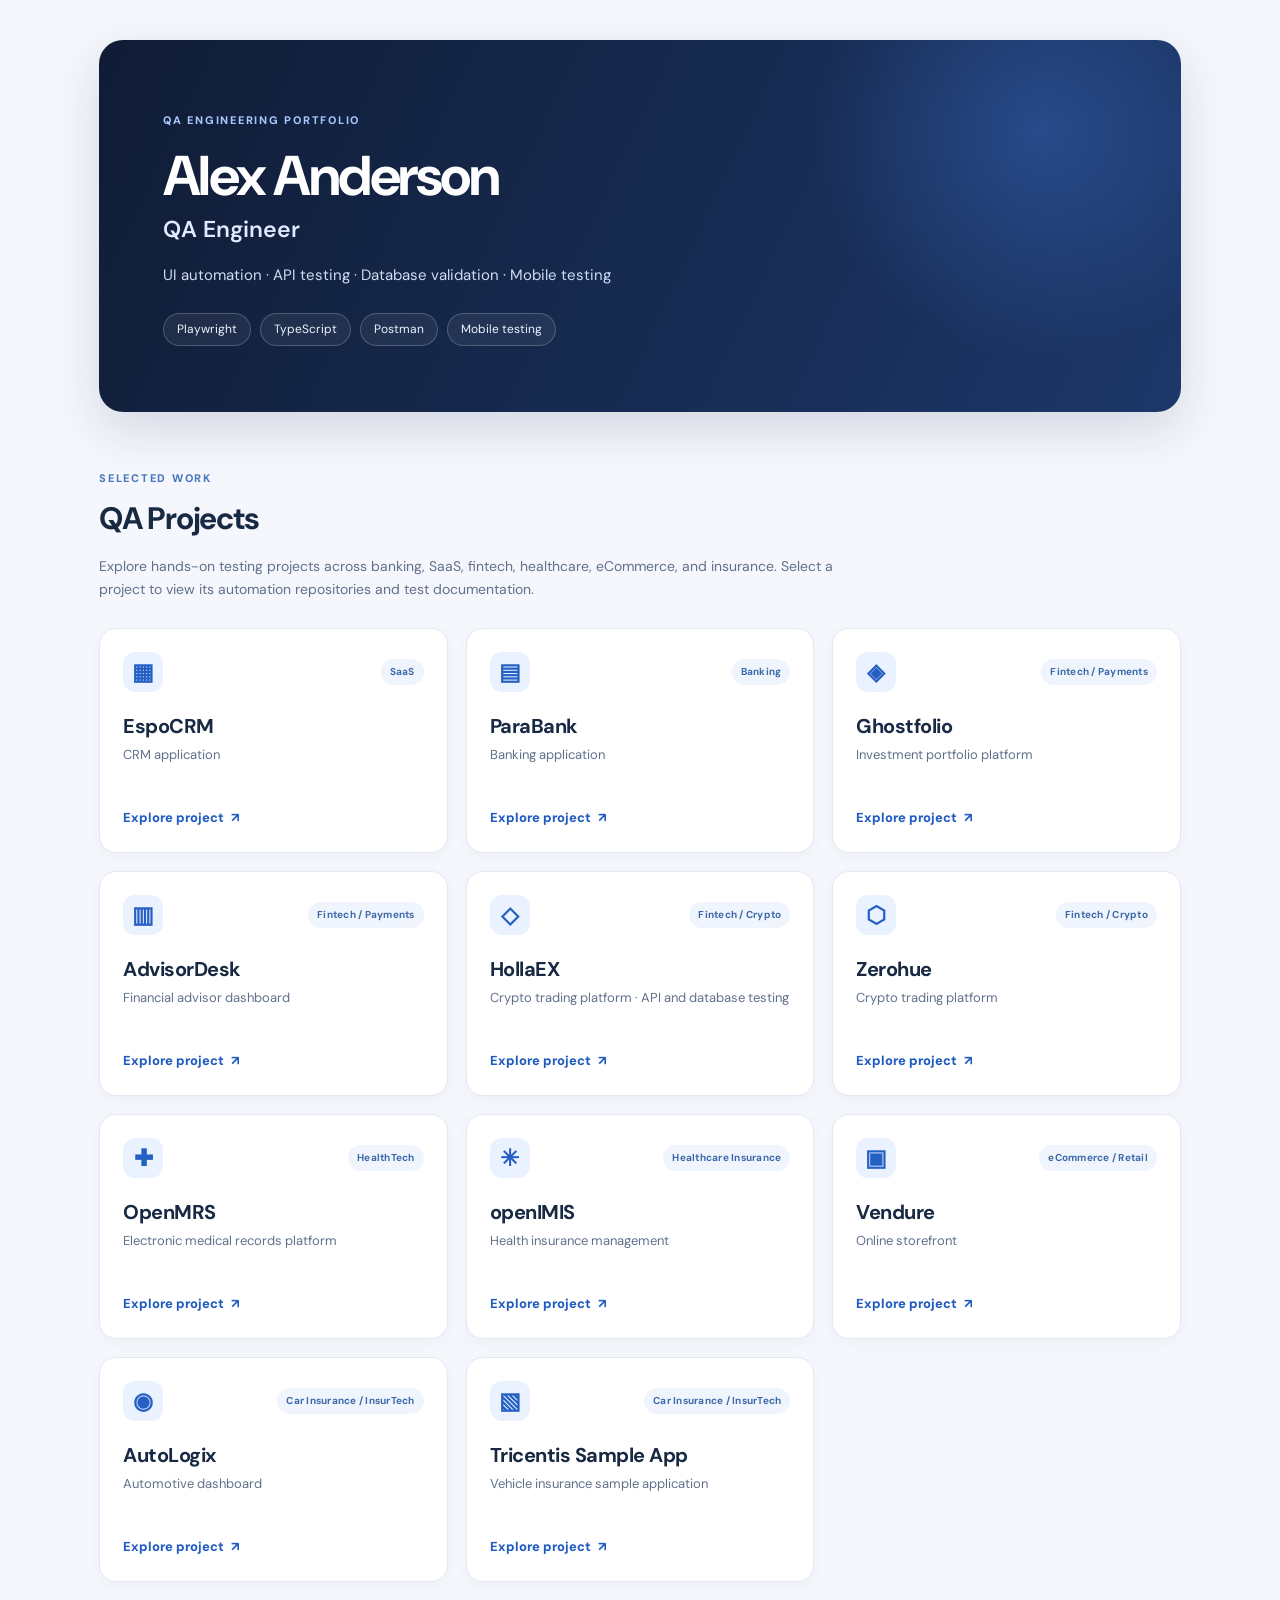
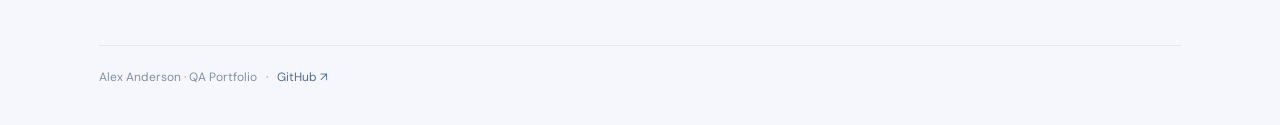
==== commit 397f6f89: "Add files via upload" ====
--- a/index.html
+++ b/index.html
@@ -1,4 +1,4 @@
-<!doctype html><html lang="en"><head><meta charset="utf-8"><meta name="viewport" content="width=device-width,initial-scale=1"><meta name="description" content="Alex Anderson QA testing portfolio projects and automation resources"><title>Projects | Alex Anderson QA Portfolio</title><link rel="stylesheet" href="style.css"></head><body><main class="container"><section class="hero"><div class="hero-glow"></div><div class="hero-content"><span class="eyebrow light">QA ENGINEERING PORTFOLIO</span><h1>Alex Anderson</h1><p class="hero-role">QA Engineer</p><p class="hero-description">UI automation · API testing · Database validation · Mobile testing</p><div class="hero-tags"><span>Playwright</span><span>TypeScript</span><span>Postman</span><span>Mobile testing</span></div></div></section><section class="projects-section"><div class="section-head"><div><span class="eyebrow">SELECTED WORK</span><h2>QA Projects</h2></div><span class="project-count">11 projects</span></div><p class="section-description">Explore testing work across banking, SaaS, fintech, healthcare, insurance, and eCommerce. Select a project to view its repositories and documentation.</p><div class="projects-grid"><a class="project-card" href="espocrm.html"><div class="card-top"><span class="project-icon" aria-hidden="true">▦</span><span class="category">SaaS</span></div><h3>EspoCRM</h3><p>CRM application</p><span class="view">Explore project <span aria-hidden="true">↗</span></span></a>
+<!doctype html><html lang="en"><head><meta charset="utf-8"><meta name="viewport" content="width=device-width,initial-scale=1"><meta name="description" content="Alex Anderson QA testing portfolio projects and automation resources"><title>Projects | Alex Anderson QA Portfolio</title><link rel="stylesheet" href="style.css"></head><body><main class="container"><section class="hero"><div class="hero-glow"></div><div class="hero-content"><span class="eyebrow light">QA ENGINEERING PORTFOLIO</span><h1>Alex Anderson</h1><p class="hero-role">QA Engineer</p><p class="hero-description">UI automation · API testing · Database validation · Mobile testing</p><div class="hero-tags"><span>Playwright</span><span>TypeScript</span><span>Postman</span><span>Mobile testing</span></div></div></section><section class="projects-section"><div class="section-head"><div><span class="eyebrow">SELECTED WORK</span><h2>QA Projects</h2></div></div><p class="section-description">Explore hands-on testing projects across banking, SaaS, fintech, healthcare, eCommerce, and insurance. Select a project to view its automation repositories and test documentation.</p><div class="projects-grid"><a class="project-card" href="espocrm.html"><div class="card-top"><span class="project-icon" aria-hidden="true">▦</span><span class="category">SaaS</span></div><h3>EspoCRM</h3><p>CRM application</p><span class="view">Explore project <span aria-hidden="true">↗</span></span></a>
 <a class="project-card" href="parabank.html"><div class="card-top"><span class="project-icon" aria-hidden="true">▤</span><span class="category">Banking</span></div><h3>ParaBank</h3><p>Banking application</p><span class="view">Explore project <span aria-hidden="true">↗</span></span></a>
 <a class="project-card" href="ghostfolio.html"><div class="card-top"><span class="project-icon" aria-hidden="true">◈</span><span class="category">Fintech / Payments</span></div><h3>Ghostfolio</h3><p>Investment portfolio platform</p><span class="view">Explore project <span aria-hidden="true">↗</span></span></a>
 <a class="project-card" href="advisordesk.html"><div class="card-top"><span class="project-icon" aria-hidden="true">▥</span><span class="category">Fintech / Payments</span></div><h3>AdvisorDesk</h3><p>Financial advisor dashboard</p><span class="view">Explore project <span aria-hidden="true">↗</span></span></a>
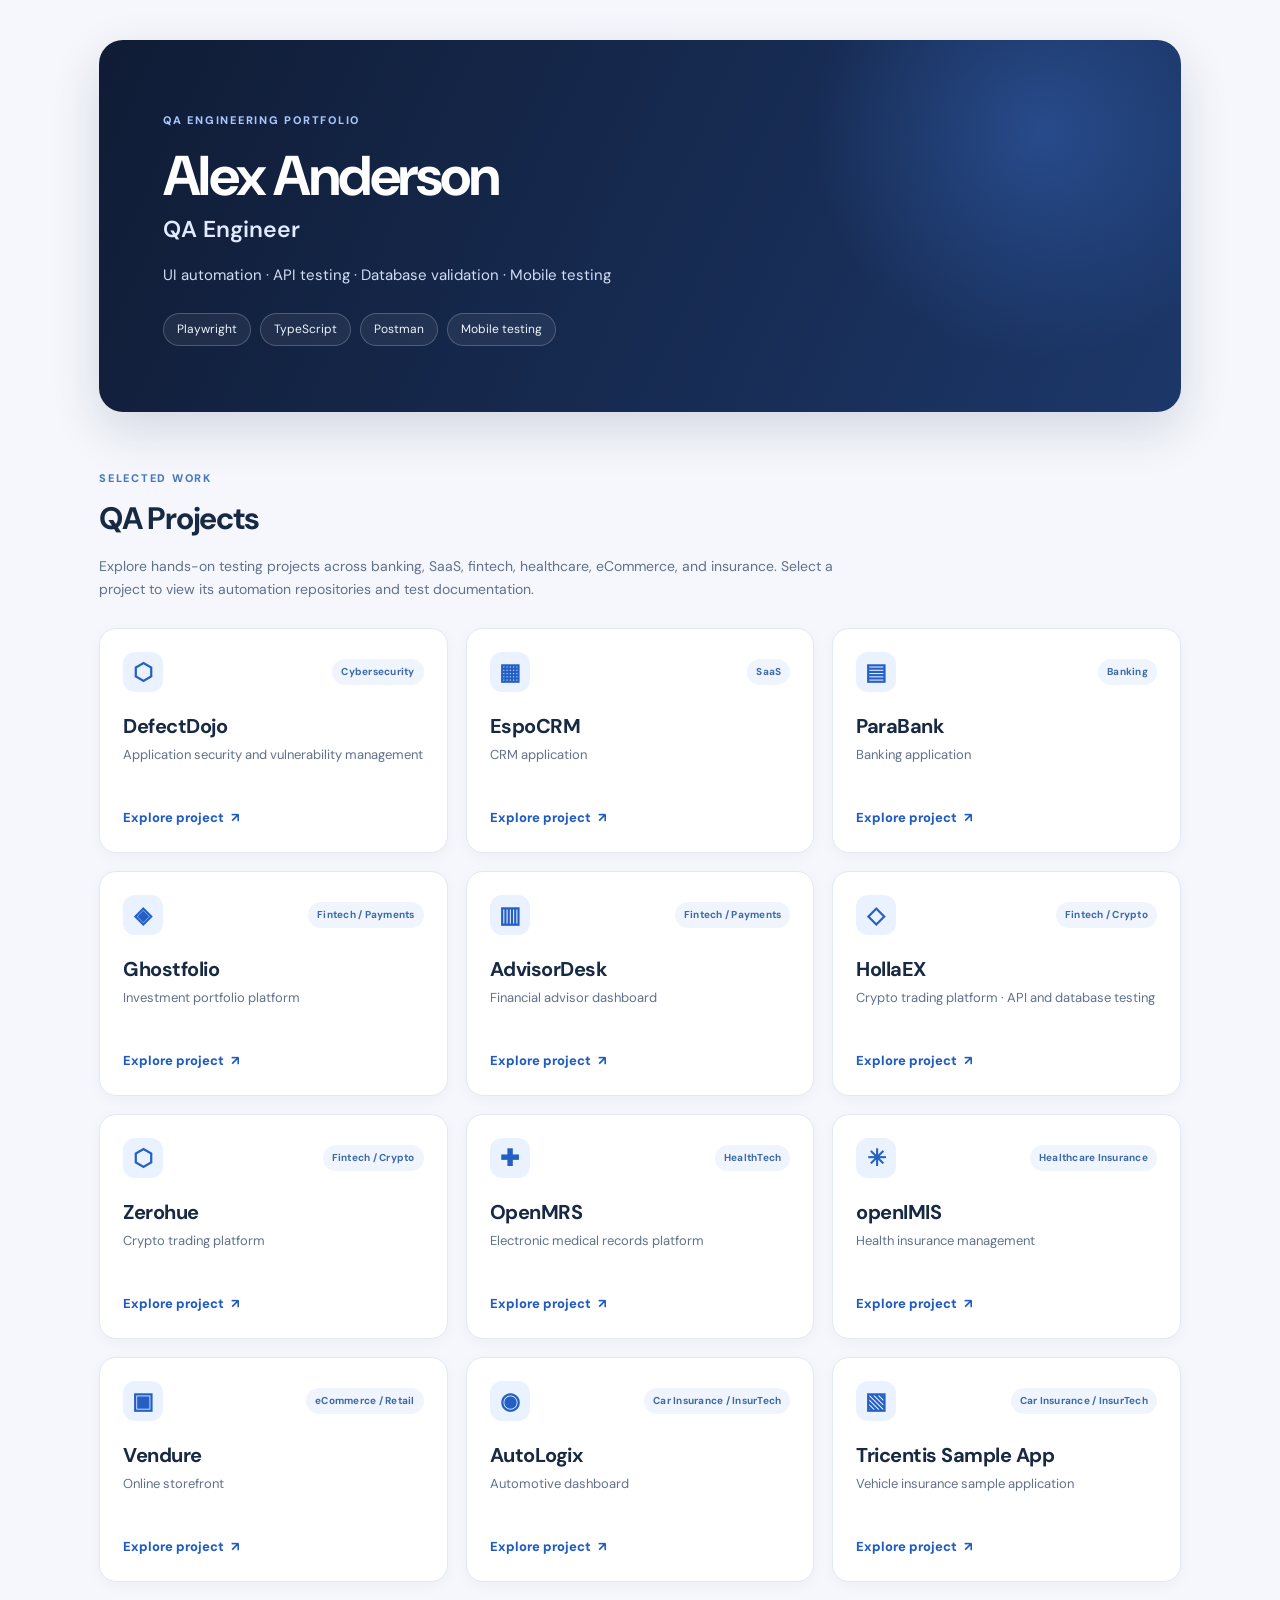
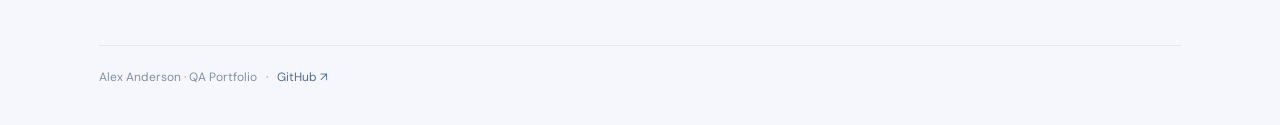
==== commit 61d2367a: "Add files via upload" ====
--- a/index.html
+++ b/index.html
@@ -1,4 +1,5 @@
-<!doctype html><html lang="en"><head><meta charset="utf-8"><meta name="viewport" content="width=device-width,initial-scale=1"><meta name="description" content="Alex Anderson QA testing portfolio projects and automation resources"><title>Projects | Alex Anderson QA Portfolio</title><link rel="stylesheet" href="style.css"></head><body><main class="container"><section class="hero"><div class="hero-glow"></div><div class="hero-content"><span class="eyebrow light">QA ENGINEERING PORTFOLIO</span><h1>Alex Anderson</h1><p class="hero-role">QA Engineer</p><p class="hero-description">UI automation · API testing · Database validation · Mobile testing</p><div class="hero-tags"><span>Playwright</span><span>TypeScript</span><span>Postman</span><span>Mobile testing</span></div></div></section><section class="projects-section"><div class="section-head"><div><span class="eyebrow">SELECTED WORK</span><h2>QA Projects</h2></div></div><p class="section-description">Explore hands-on testing projects across banking, SaaS, fintech, healthcare, eCommerce, and insurance. Select a project to view its automation repositories and test documentation.</p><div class="projects-grid"><a class="project-card" href="espocrm.html"><div class="card-top"><span class="project-icon" aria-hidden="true">▦</span><span class="category">SaaS</span></div><h3>EspoCRM</h3><p>CRM application</p><span class="view">Explore project <span aria-hidden="true">↗</span></span></a>
+<!doctype html><html lang="en"><head><meta charset="utf-8"><meta name="viewport" content="width=device-width,initial-scale=1"><meta name="description" content="Alex Anderson QA testing portfolio projects and automation resources"><title>Projects | Alex Anderson QA Portfolio</title><link rel="stylesheet" href="style.css"></head><body><main class="container"><section class="hero"><div class="hero-glow"></div><div class="hero-content"><span class="eyebrow light">QA ENGINEERING PORTFOLIO</span><h1>Alex Anderson</h1><p class="hero-role">QA Engineer</p><p class="hero-description">UI automation · API testing · Database validation · Mobile testing</p><div class="hero-tags"><span>Playwright</span><span>TypeScript</span><span>Postman</span><span>Mobile testing</span></div></div></section><section class="projects-section"><div class="section-head"><div><span class="eyebrow">SELECTED WORK</span><h2>QA Projects</h2></div></div><p class="section-description">Explore hands-on testing projects across banking, SaaS, fintech, healthcare, eCommerce, and insurance. Select a project to view its automation repositories and test documentation.</p><div class="projects-grid"><a class="project-card" href="defectdojo.html"><div class="card-top"><span class="project-icon" aria-hidden="true">⬡</span><span class="category">Cybersecurity</span></div><h3>DefectDojo</h3><p>Application security and vulnerability management</p><span class="view">Explore project <span aria-hidden="true">↗</span></span></a>
+<a class="project-card" href="espocrm.html"><div class="card-top"><span class="project-icon" aria-hidden="true">▦</span><span class="category">SaaS</span></div><h3>EspoCRM</h3><p>CRM application</p><span class="view">Explore project <span aria-hidden="true">↗</span></span></a>
 <a class="project-card" href="parabank.html"><div class="card-top"><span class="project-icon" aria-hidden="true">▤</span><span class="category">Banking</span></div><h3>ParaBank</h3><p>Banking application</p><span class="view">Explore project <span aria-hidden="true">↗</span></span></a>
 <a class="project-card" href="ghostfolio.html"><div class="card-top"><span class="project-icon" aria-hidden="true">◈</span><span class="category">Fintech / Payments</span></div><h3>Ghostfolio</h3><p>Investment portfolio platform</p><span class="view">Explore project <span aria-hidden="true">↗</span></span></a>
 <a class="project-card" href="advisordesk.html"><div class="card-top"><span class="project-icon" aria-hidden="true">▥</span><span class="category">Fintech / Payments</span></div><h3>AdvisorDesk</h3><p>Financial advisor dashboard</p><span class="view">Explore project <span aria-hidden="true">↗</span></span></a>
